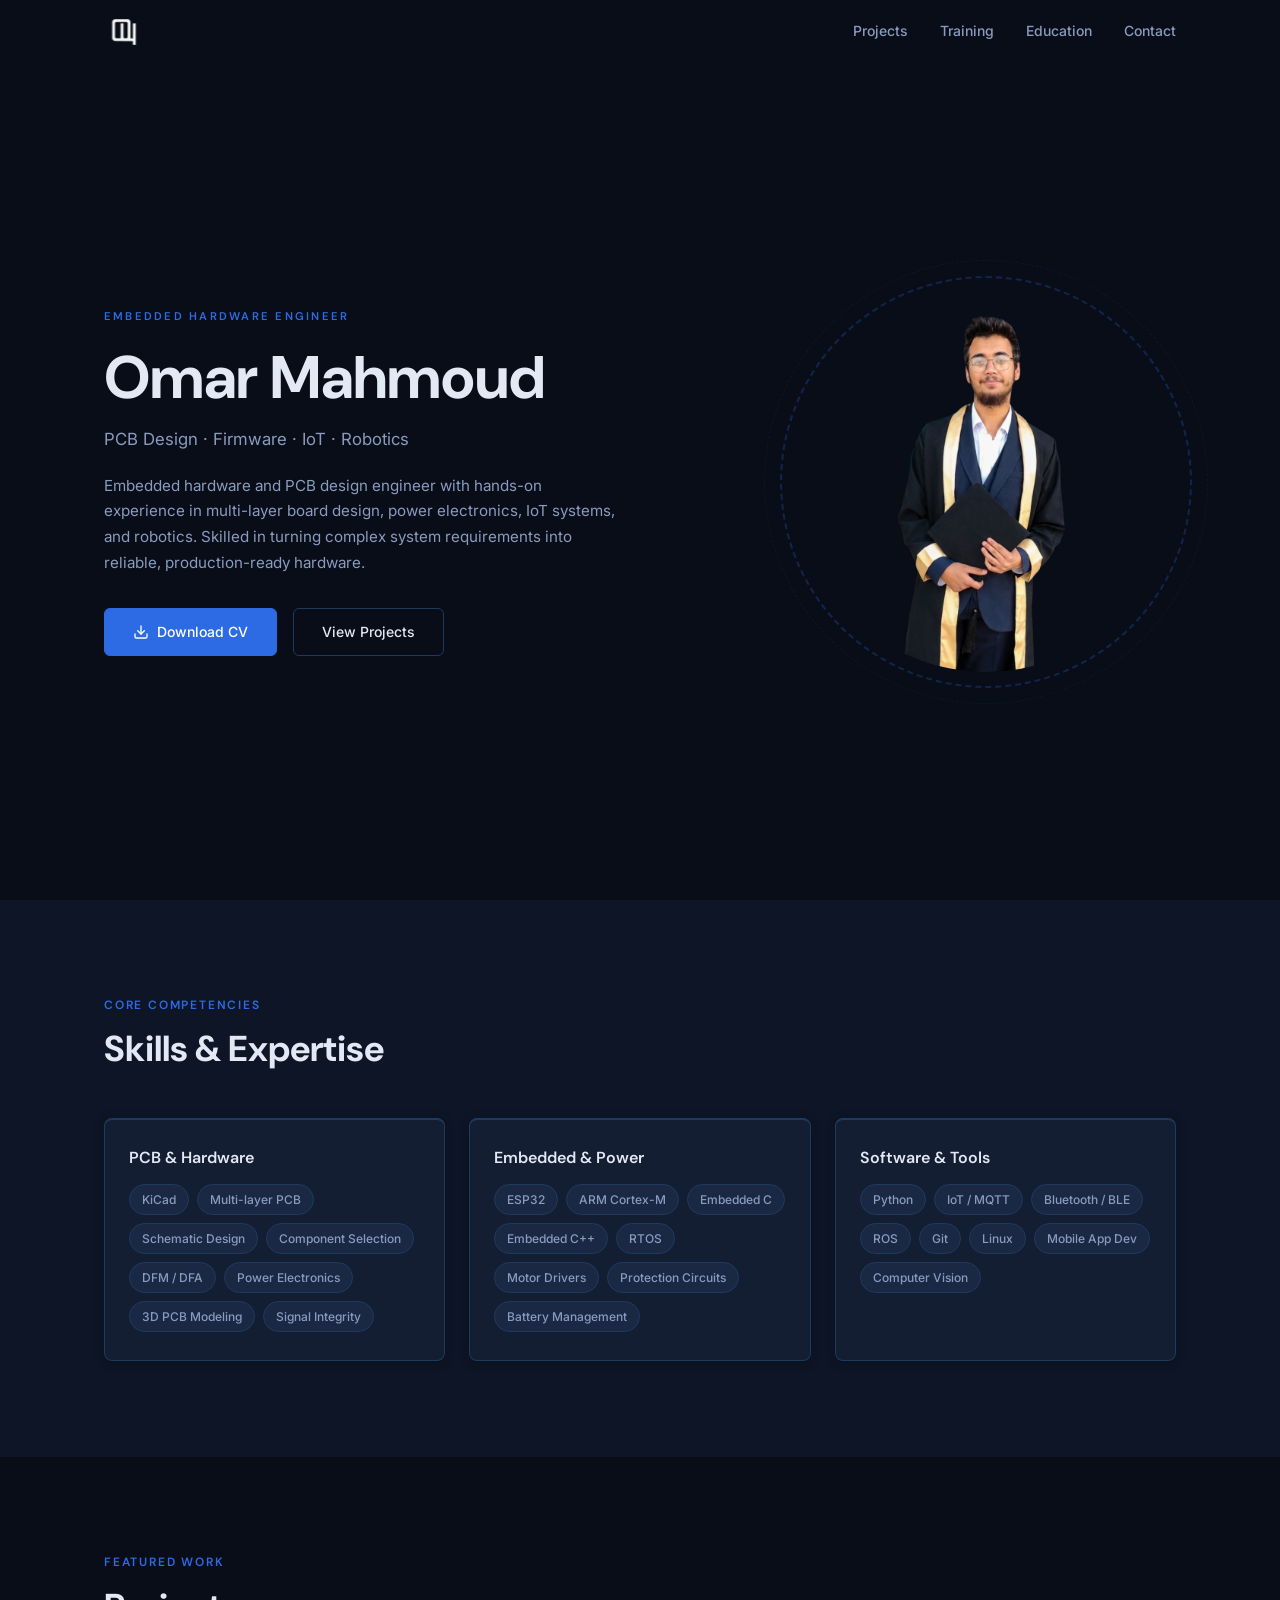
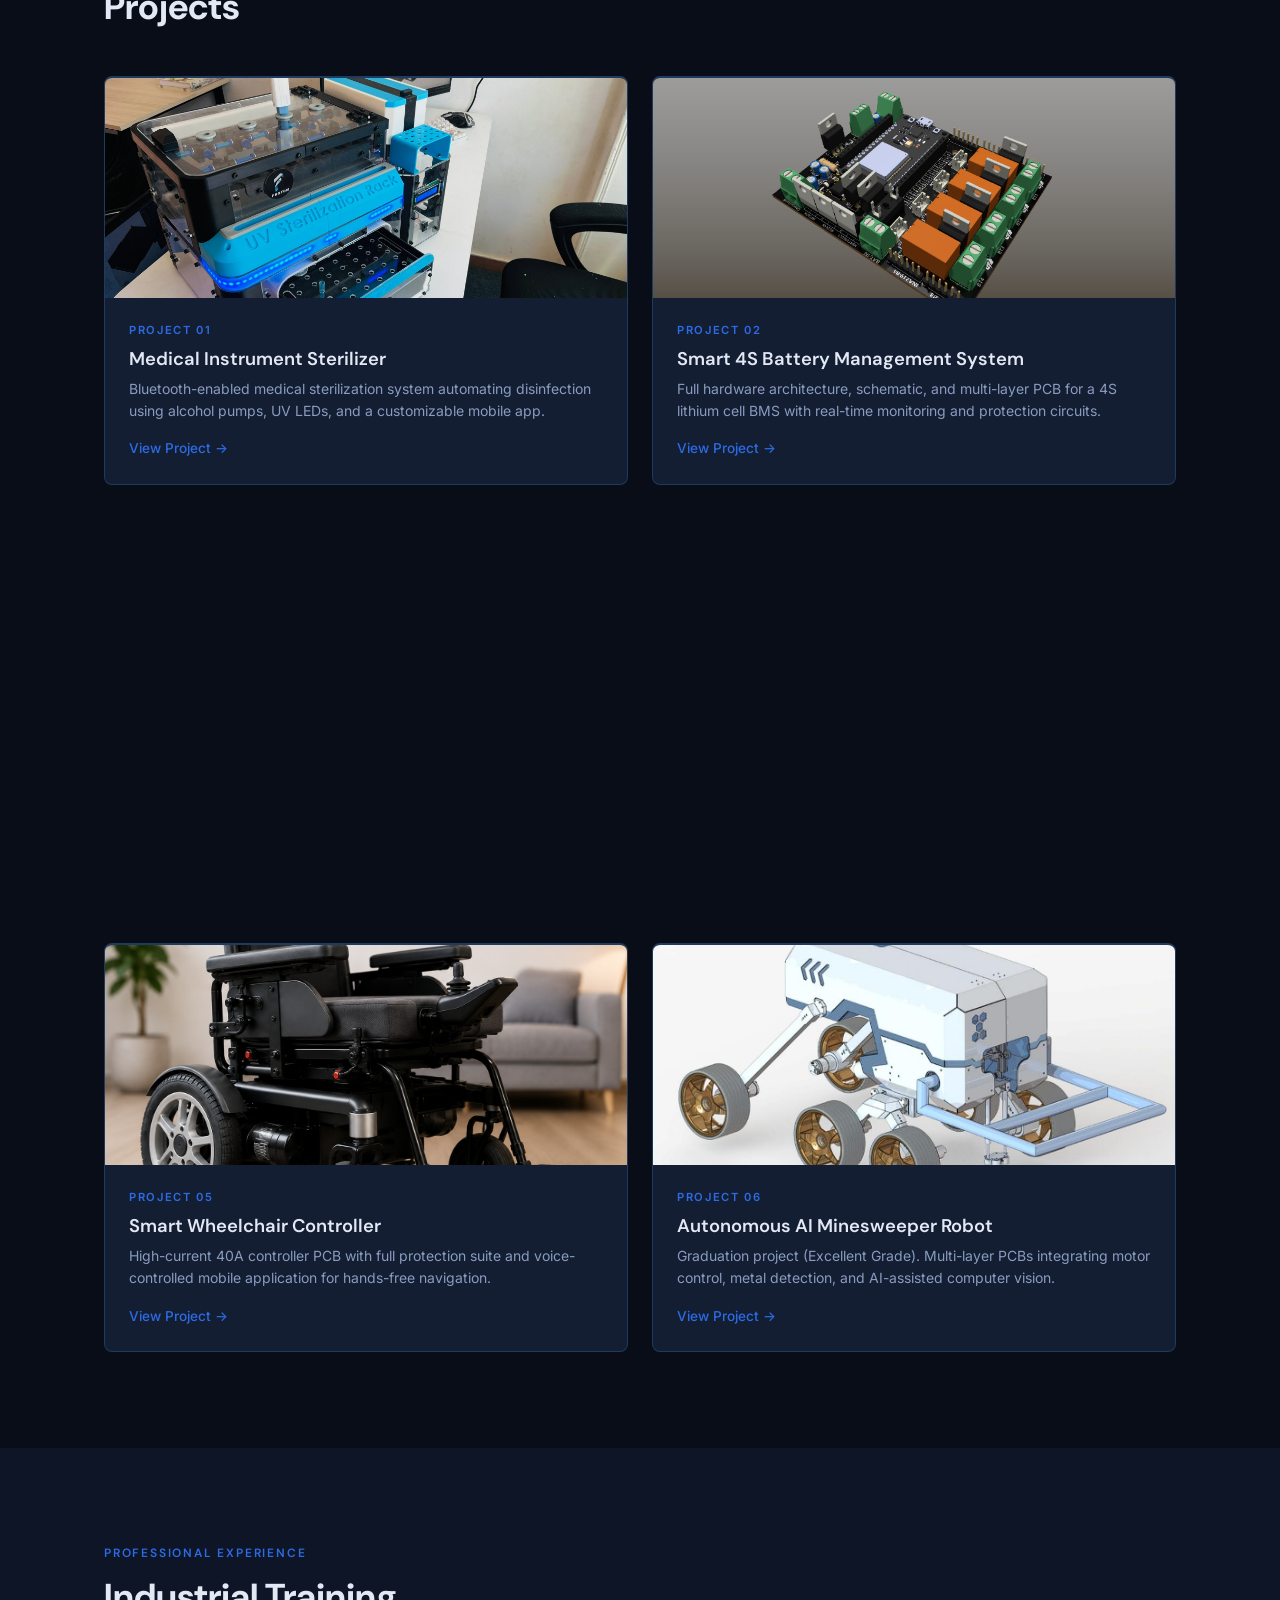
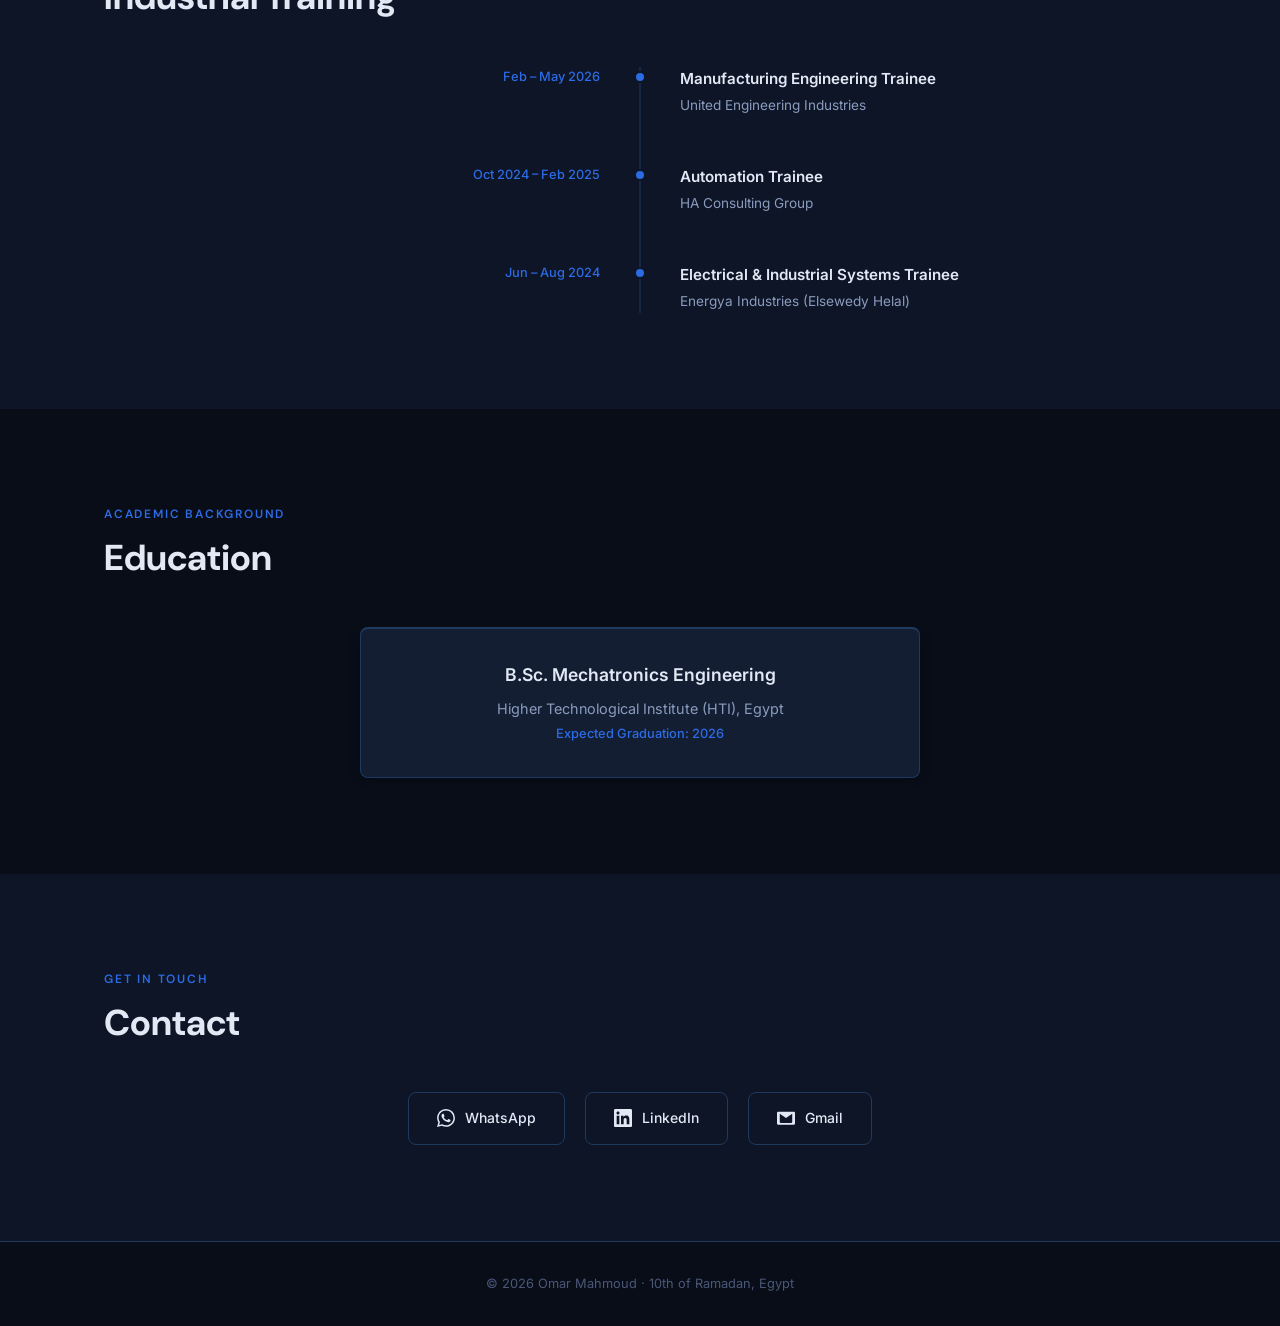
==== index.html @ f7a7d8e6 "edit omar logo" ====
<!DOCTYPE html>
<html lang="en">
<head>
  <meta charset="UTF-8">
  <meta name="viewport" content="width=device-width, initial-scale=1.0">
  <title>Omar Mahmoud — Embedded Hardware Engineer</title>
  <meta name="description" content="Portfolio of Omar Mahmoud — Embedded Hardware & PCB Design Engineer specializing in IoT, robotics, and power electronics.">

  <link rel="preconnect" href="https://fonts.googleapis.com">
  <link rel="preconnect" href="https://fonts.gstatic.com" crossorigin>
  <link href="https://fonts.googleapis.com/css2?family=DM+Sans:wght@600;700&family=Inter:wght@400;500&display=swap" rel="stylesheet">

  <link rel="icon" type="image/png" href="assets/OMAR_ALAMIN_Logo.png">
  <link rel="stylesheet" href="style.css">
</head>
<body>

  <!-- ===== NAVBAR ===== -->
  <nav class="navbar" id="navbar">
    <div class="container">
      <a href="#" class="navbar__logo"><img src="assets/OMAR_ALAMIN_Logo.svg" alt="Omar Mahmoud" height="40"></a>
      <div class="navbar__links" id="navLinks">
        <a href="#projects" data-section="projects">Projects</a>
        <a href="#training" data-section="training">Training</a>
        <a href="#education" data-section="education">Education</a>
        <a href="#contact" data-section="contact">Contact</a>
      </div>
      <button class="nav-toggle" id="navToggle" aria-label="Toggle navigation">
        <span></span><span></span><span></span>
      </button>
    </div>
  </nav>

  <!-- ===== HERO ===== -->
  <section class="hero" id="hero">
    <div class="container">
      <div class="hero__text">
        <p class="hero__eyebrow" data-reveal>EMBEDDED HARDWARE ENGINEER</p>
        <h1 data-reveal>Omar Mahmoud</h1>
        <p class="hero__subtitle" data-reveal>PCB Design &middot; Firmware &middot; IoT &middot; Robotics</p>
        <p class="hero__bio" data-reveal>Embedded hardware and PCB design engineer with hands-on experience in multi-layer board design, power electronics, IoT systems, and robotics. Skilled in turning complex system requirements into reliable, production-ready hardware.</p>
        <div class="hero__actions" data-reveal>
          <a href="assets/Omar_Mahmoud_CV.pdf" download class="btn btn--primary">
            <svg width="16" height="16" viewBox="0 0 24 24" fill="none" stroke="currentColor" stroke-width="2" stroke-linecap="round" stroke-linejoin="round"><path d="M21 15v4a2 2 0 0 1-2 2H5a2 2 0 0 1-2-2v-4"/><polyline points="7 10 12 15 17 10"/><line x1="12" y1="15" x2="12" y2="3"/></svg>
            Download CV
          </a>
          <a href="#projects" class="btn btn--outline">View Projects</a>
        </div>
      </div>
      <div class="hero__photo" data-reveal>
        <div class="hero__photo-ring"></div>
        <div class="hero__photo-ring2"></div>
        <img src="assets/omar.jpg" alt="Omar Mahmoud">
      </div>
    </div>
  </section>

  <!-- ===== SKILLS ===== -->
  <section class="skills" id="skills">
    <div class="container">
      <span class="section-label reveal">Core Competencies</span>
      <h2 class="section-title reveal">Skills &amp; Expertise</h2>
      <div class="skills__grid">
        <div class="skill-card reveal">
          <h3 class="skill-card__title">PCB &amp; Hardware</h3>
          <div class="skill-card__tags">
            <span class="tag">KiCad</span>
            <span class="tag">Multi-layer PCB</span>
            <span class="tag">Schematic Design</span>
            <span class="tag">Component Selection</span>
            <span class="tag">DFM / DFA</span>
            <span class="tag">Power Electronics</span>
            <span class="tag">3D PCB Modeling</span>
            <span class="tag">Signal Integrity</span>
          </div>
        </div>
        <div class="skill-card reveal">
          <h3 class="skill-card__title">Embedded &amp; Power</h3>
          <div class="skill-card__tags">
            <span class="tag">ESP32</span>
            <span class="tag">ARM Cortex-M</span>
            <span class="tag">Embedded C</span>
            <span class="tag">Embedded C++</span>
            <span class="tag">RTOS</span>
            <span class="tag">Motor Drivers</span>
            <span class="tag">Protection Circuits</span>
            <span class="tag">Battery Management</span>
          </div>
        </div>
        <div class="skill-card reveal">
          <h3 class="skill-card__title">Software &amp; Tools</h3>
          <div class="skill-card__tags">
            <span class="tag">Python</span>
            <span class="tag">IoT / MQTT</span>
            <span class="tag">Bluetooth / BLE</span>
            <span class="tag">ROS</span>
            <span class="tag">Git</span>
            <span class="tag">Linux</span>
            <span class="tag">Mobile App Dev</span>
            <span class="tag">Computer Vision</span>
          </div>
        </div>
      </div>
    </div>
  </section>

  <!-- ===== PROJECTS ===== -->
  <section class="projects" id="projects">
    <div class="container">
      <span class="section-label reveal">Featured Work</span>
      <h2 class="section-title reveal">Projects</h2>
      <div class="projects__grid">

        <a href="projects/sterilizer.html" class="project-card reveal">
          <img src="assets/sterilizer-2.jpg" alt="Medical Instrument Sterilizer" class="project-card__img">
          <div class="project-card__body">
            <span class="project-card__num">Project 01</span>
            <h3 class="project-card__name">Medical Instrument Sterilizer</h3>
            <p class="project-card__desc">Bluetooth-enabled medical sterilization system automating disinfection using alcohol pumps, UV LEDs, and a customizable mobile app.</p>
            <span class="project-card__link">View Project &rarr;</span>
          </div>
        </a>

        <a href="projects/bms.html" class="project-card reveal">
          <img src="assets/bms-3d.png" alt="Smart 4S Battery Management System" class="project-card__img">
          <div class="project-card__body">
            <span class="project-card__num">Project 02</span>
            <h3 class="project-card__name">Smart 4S Battery Management System</h3>
            <p class="project-card__desc">Full hardware architecture, schematic, and multi-layer PCB for a 4S lithium cell BMS with real-time monitoring and protection circuits.</p>
            <span class="project-card__link">View Project &rarr;</span>
          </div>
        </a>

        <a href="projects/therapy-vest.html" class="project-card reveal">
          <img src="assets/vest-pcb.png" alt="Medical IoT Therapy Vest" class="project-card__img">
          <div class="project-card__body">
            <span class="project-card__num">Project 03</span>
            <h3 class="project-card__name">Medical IoT Therapy Vest</h3>
            <p class="project-card__desc">Wearable laser phototherapy device with controlled therapeutic output, skin temperature monitoring, and Bluetooth mobile app control.</p>
            <span class="project-card__link">View Project &rarr;</span>
          </div>
        </a>

        <a href="projects/robot-controller.html" class="project-card reveal">
          <img src="assets/robot-manufactured.jpg" alt="Hospital Service Robot Controller" class="project-card__img">
          <div class="project-card__body">
            <span class="project-card__num">Project 04</span>
            <h3 class="project-card__name">Hospital Service Robot Controller</h3>
            <p class="project-card__desc">Single-board integrated controller consolidating motor drivers, sensor interfaces, and power management for a ROS-based autonomous robot.</p>
            <span class="project-card__link">View Project &rarr;</span>
          </div>
        </a>

        <a href="projects/wheelchair.html" class="project-card reveal">
          <img src="assets/wheelchair-3d.png" alt="Smart Wheelchair Controller" class="project-card__img">
          <div class="project-card__body">
            <span class="project-card__num">Project 05</span>
            <h3 class="project-card__name">Smart Wheelchair Controller</h3>
            <p class="project-card__desc">High-current 40A controller PCB with full protection suite and voice-controlled mobile application for hands-free navigation.</p>
            <span class="project-card__link">View Project &rarr;</span>
          </div>
        </a>

        <a href="projects/minesweeper.html" class="project-card reveal">
          <img src="assets/grad-robot.png" alt="Autonomous AI Minesweeper Robot" class="project-card__img">
          <div class="project-card__body">
            <span class="project-card__num">Project 06</span>
            <h3 class="project-card__name">Autonomous AI Minesweeper Robot</h3>
            <p class="project-card__desc">Graduation project (Excellent Grade). Multi-layer PCBs integrating motor control, metal detection, and AI-assisted computer vision.</p>
            <span class="project-card__link">View Project &rarr;</span>
          </div>
        </a>

      </div>
    </div>
  </section>

  <!-- ===== TRAINING ===== -->
  <section class="training" id="training">
    <div class="container">
      <span class="section-label reveal">Professional Experience</span>
      <h2 class="section-title reveal">Industrial Training</h2>
      <div class="timeline">

        <div class="timeline__item reveal">
          <div class="timeline__date">Feb – May 2026</div>
          <div class="timeline__dot-wrap"><div class="timeline__dot"></div></div>
          <div class="timeline__content">
            <p class="timeline__role">Manufacturing Engineering Trainee</p>
            <p class="timeline__company">United Engineering Industries</p>
          </div>
        </div>

        <div class="timeline__item reveal">
          <div class="timeline__date">Oct 2024 – Feb 2025</div>
          <div class="timeline__dot-wrap"><div class="timeline__dot"></div></div>
          <div class="timeline__content">
            <p class="timeline__role">Automation Trainee</p>
            <p class="timeline__company">HA Consulting Group</p>
          </div>
        </div>

        <div class="timeline__item reveal">
          <div class="timeline__date">Jun – Aug 2024</div>
          <div class="timeline__dot-wrap"><div class="timeline__dot"></div></div>
          <div class="timeline__content">
            <p class="timeline__role">Electrical &amp; Industrial Systems Trainee</p>
            <p class="timeline__company">Energya Industries (Elsewedy Helal)</p>
          </div>
        </div>

      </div>
    </div>
  </section>

  <!-- ===== EDUCATION ===== -->
  <section class="education" id="education">
    <div class="container">
      <span class="section-label reveal">Academic Background</span>
      <h2 class="section-title reveal">Education</h2>
      <div class="edu-card reveal">
        <p class="edu-card__degree">B.Sc. Mechatronics Engineering</p>
        <p class="edu-card__uni">Higher Technological Institute (HTI), Egypt</p>
        <p class="edu-card__year">Expected Graduation: 2026</p>
      </div>
    </div>
  </section>

  <!-- ===== CONTACT ===== -->
  <section class="contact" id="contact">
    <div class="container">
      <span class="section-label reveal">Get In Touch</span>
      <h2 class="section-title reveal">Contact</h2>
      <div class="contact__links reveal">
        <a href="https://wa.me/201093284730" target="_blank" rel="noopener" class="contact-btn">
          <svg viewBox="0 0 24 24"><path d="M17.472 14.382c-.297-.149-1.758-.867-2.03-.967-.273-.099-.471-.148-.67.15-.197.297-.767.966-.94 1.164-.173.199-.347.223-.644.075-.297-.15-1.255-.463-2.39-1.475-.883-.788-1.48-1.761-1.653-2.059-.173-.297-.018-.458.13-.606.134-.133.298-.347.446-.52.149-.174.198-.298.298-.497.099-.198.05-.371-.025-.52-.075-.149-.669-1.612-.916-2.207-.242-.579-.487-.5-.669-.51l-.57-.01c-.198 0-.52.074-.792.372-.272.297-1.04 1.016-1.04 2.479 0 1.462 1.065 2.875 1.213 3.074.149.198 2.096 3.2 5.077 4.487.709.306 1.262.489 1.694.625.712.227 1.36.195 1.871.118.571-.085 1.758-.719 2.006-1.413.248-.694.248-1.289.173-1.413-.074-.124-.272-.198-.57-.347m-5.421 7.403h-.004a9.87 9.87 0 01-5.031-1.378l-.361-.214-3.741.982.998-3.648-.235-.374a9.86 9.86 0 01-1.51-5.26c.001-5.45 4.436-9.884 9.888-9.884 2.64 0 5.122 1.03 6.988 2.898a9.825 9.825 0 012.893 6.994c-.003 5.45-4.437 9.884-9.885 9.884m8.413-18.297A11.815 11.815 0 0012.05 0C5.495 0 .16 5.335.157 11.892c0 2.096.547 4.142 1.588 5.945L.057 24l6.305-1.654a11.882 11.882 0 005.683 1.448h.005c6.554 0 11.89-5.335 11.893-11.893a11.821 11.821 0 00-3.48-8.413z"/></svg>
          WhatsApp
        </a>
        <a href="https://linkedin.com/in/omar-mahmoud-57432a274" target="_blank" rel="noopener" class="contact-btn">
          <svg viewBox="0 0 24 24"><path d="M20.447 20.452h-3.554v-5.569c0-1.328-.027-3.037-1.852-3.037-1.853 0-2.136 1.445-2.136 2.939v5.667H9.351V9h3.414v1.561h.046c.477-.9 1.637-1.85 3.37-1.85 3.601 0 4.267 2.37 4.267 5.455v6.286zM5.337 7.433c-1.144 0-2.063-.926-2.063-2.065 0-1.138.92-2.063 2.063-2.063 1.14 0 2.064.925 2.064 2.063 0 1.139-.925 2.065-2.064 2.065zm1.782 13.019H3.555V9h3.564v11.452zM22.225 0H1.771C.792 0 0 .774 0 1.729v20.542C0 23.227.792 24 1.771 24h20.451C23.2 24 24 23.227 24 22.271V1.729C24 .774 23.2 0 22.222 0h.003z"/></svg>
          LinkedIn
        </a>
        <a href="mailto:OmarMahmoudWork92@gmail.com" class="contact-btn">
          <svg viewBox="0 0 24 24"><path d="M24 5.457v13.909c0 .904-.732 1.636-1.636 1.636H1.636C.732 21 0 20.268 0 19.364V5.457C0 4.553.732 3.82 1.636 3.82h20.728C23.268 3.82 24 4.553 24 5.457zM12 11.86l-8.291-5.52v11.152c0 .568.463 1.029 1.03 1.029h14.522c.567 0 1.03-.46 1.03-1.03V6.34L12 11.86z" fill="currentColor"/></svg>
          Gmail
        </a>
      </div>
    </div>
  </section>

  <!-- ===== FOOTER ===== -->
  <footer class="footer">
    <div class="container">
      <p>&copy; 2026 Omar Mahmoud &middot; 10th of Ramadan, Egypt</p>
    </div>
  </footer>

  <script src="script.js"></script>
</body>
</html>
---- style.css ----
/* ========================================
   Omar Mahmoud — Portfolio
   Design System & Global Styles
   ======================================== */

/* ---------- Custom Properties ---------- */
:root {
  --bg-deep:    #080D18;
  --bg-main:    #0D1526;
  --bg-card:    #131E33;
  --bg-raised:  #1A2844;
  --blue-mid:   #1E3A5F;
  --blue-glow:  #2D6BE4;
  --grey-1:     #E2E8F4;
  --grey-2:     #8A9BBE;
  --grey-3:     #4A5878;

  --font-display: 'DM Sans', sans-serif;
  --font-body:    'Inter', sans-serif;

  --max-w: 1120px;
  --project-max-w: 860px;
  --nav-h: 64px;
}

/* ---------- Reset & Base ---------- */
*, *::before, *::after { margin: 0; padding: 0; box-sizing: border-box; }

html {
  scroll-behavior: smooth;
  scroll-padding-top: var(--nav-h);
}

body {
  font-family: var(--font-body);
  font-weight: 400;
  color: var(--grey-1);
  background: var(--bg-main);
  line-height: 1.6;
  -webkit-font-smoothing: antialiased;
  -moz-osx-font-smoothing: grayscale;
}

a { color: inherit; text-decoration: none; }
img { max-width: 100%; height: auto; display: block; }
ul { list-style: none; }

h1, h2, h3, h4, h5, h6 {
  font-family: var(--font-display);
  font-weight: 700;
  line-height: 1.2;
}

/* ---------- Utility ---------- */
.container {
  width: 100%;
  max-width: var(--max-w);
  margin: 0 auto;
  padding: 0 24px;
}

.section-label {
  font-family: var(--font-display);
  font-size: 0.75rem;
  font-weight: 600;
  letter-spacing: 0.15em;
  text-transform: uppercase;
  color: var(--blue-glow);
  margin-bottom: 12px;
  display: block;
}

.section-title {
  font-size: clamp(1.75rem, 3vw, 2.25rem);
  margin-bottom: 48px;
}

.reveal {
  opacity: 0;
  transform: translateY(20px);
  transition: opacity 0.6s ease-out, transform 0.6s ease-out;
}
.reveal.visible {
  opacity: 1;
  transform: translateY(0);
}

/* ---------- Navbar ---------- */
.navbar {
  position: fixed;
  top: 0; left: 0; right: 0;
  height: var(--nav-h);
  z-index: 1000;
  display: flex;
  align-items: center;
  background: transparent;
  transition: background 0.35s ease;
  border-bottom: 1px solid transparent;
}
.navbar.scrolled {
  background: rgba(8, 13, 24, 0.95);
  border-bottom-color: var(--blue-mid);
  backdrop-filter: blur(12px);
  -webkit-backdrop-filter: blur(12px);
}
.navbar .container {
  display: flex;
  align-items: center;
  justify-content: space-between;
}
.navbar__logo {
  display: flex;
  align-items: center;
}
.navbar__logo img {
  height: 40px;
  width: auto;
  display: block;
}
.navbar__links {
  display: flex;
  gap: 32px;
}
.navbar__links a {
  font-size: 0.875rem;
  font-weight: 500;
  color: var(--grey-2);
  transition: color 0.2s;
  position: relative;
}
.navbar__links a::after {
  content: '';
  position: absolute;
  bottom: -4px; left: 0;
  width: 0; height: 2px;
  background: var(--blue-glow);
  transition: width 0.25s ease;
}
.navbar__links a:hover,
.navbar__links a.active {
  color: var(--grey-1);
}
.navbar__links a.active::after,
.navbar__links a:hover::after {
  width: 100%;
}

/* Hamburger */
.nav-toggle {
  display: none;
  flex-direction: column;
  gap: 5px;
  background: none;
  border: none;
  cursor: pointer;
  padding: 4px;
}
.nav-toggle span {
  display: block;
  width: 22px; height: 2px;
  background: var(--grey-1);
  border-radius: 2px;
  transition: transform 0.25s, opacity 0.25s;
}
.nav-toggle.open span:nth-child(1) { transform: translateY(7px) rotate(45deg); }
.nav-toggle.open span:nth-child(2) { opacity: 0; }
.nav-toggle.open span:nth-child(3) { transform: translateY(-7px) rotate(-45deg); }

/* ---------- Hero ---------- */
.hero {
  min-height: 100vh;
  display: flex;
  align-items: center;
  padding-top: var(--nav-h);
  background: var(--bg-deep);
  position: relative;
  overflow: hidden;
}
.hero .container {
  display: grid;
  grid-template-columns: 1fr auto;
  gap: 64px;
  align-items: center;
  width: 100%;
}
.hero__text { max-width: 620px; }

.hero__eyebrow {
  font-family: var(--font-display);
  font-size: 0.7rem;
  font-weight: 600;
  letter-spacing: 0.2em;
  text-transform: uppercase;
  color: var(--blue-glow);
  margin-bottom: 16px;
}

.hero h1 {
  font-size: clamp(2.5rem, 5vw, 3.75rem);
  margin-bottom: 12px;
  color: var(--grey-1);
}

.hero__subtitle {
  font-size: 1.05rem;
  color: var(--grey-2);
  margin-bottom: 20px;
  font-weight: 400;
}

.hero__bio {
  color: var(--grey-2);
  font-size: 0.95rem;
  line-height: 1.7;
  margin-bottom: 32px;
  max-width: 520px;
}

.hero__actions {
  display: flex;
  gap: 16px;
  flex-wrap: wrap;
}

/* Buttons */
.btn {
  display: inline-flex;
  align-items: center;
  gap: 8px;
  padding: 12px 28px;
  border-radius: 6px;
  font-family: var(--font-body);
  font-size: 0.875rem;
  font-weight: 500;
  cursor: pointer;
  transition: background 0.25s, color 0.25s, border-color 0.25s, box-shadow 0.25s;
  border: 1px solid transparent;
}
.btn--primary {
  background: var(--blue-glow);
  color: #fff;
  border-color: var(--blue-glow);
}
.btn--primary:hover {
  background: #2459c0;
  box-shadow: 0 4px 20px rgba(45, 107, 228, 0.35);
}
.btn--outline {
  background: transparent;
  color: var(--grey-1);
  border-color: var(--blue-mid);
}
.btn--outline:hover {
  border-color: var(--blue-glow);
  color: var(--blue-glow);
}

/* Hero Photo */
.hero__photo {
  position: relative;
  width: 380px; height: 380px;
  flex-shrink: 0;
}
.hero__photo img {
  width: 100%; height: 100%;
  object-fit: cover;
  border-radius: 50%;
  position: relative;
  z-index: 2;
}
.hero__photo-ring {
  position: absolute;
  inset: -16px;
  border-radius: 50%;
  border: 2px dashed var(--blue-glow);
  opacity: 0.25;
  animation: spin 12s linear infinite;
}
.hero__photo-ring2 {
  position: absolute;
  inset: -32px;
  border-radius: 50%;
  border: 1px dashed var(--blue-glow);
  opacity: 0.1;
  animation: spin 18s linear infinite reverse;
}

@keyframes spin {
  to { transform: rotate(360deg); }
}

/* ---------- Skills ---------- */
.skills {
  padding: 96px 0;
  background: var(--bg-main);
}
.skills__grid {
  display: grid;
  grid-template-columns: repeat(3, 1fr);
  gap: 24px;
}
.skill-card {
  background: var(--bg-card);
  border: 1px solid var(--blue-mid);
  border-top: 2px solid var(--blue-mid);
  border-radius: 8px;
  padding: 28px 24px;
  box-shadow: 0 2px 12px rgba(0,0,0,0.2);
  transition: border-color 0.25s, box-shadow 0.25s, transform 0.25s;
}
.skill-card:hover {
  border-color: var(--blue-glow);
  box-shadow: 0 8px 32px rgba(0,0,0,0.3);
  transform: translateY(-3px);
}
.skill-card__title {
  font-size: 1rem;
  font-weight: 600;
  margin-bottom: 16px;
  color: var(--grey-1);
}
.skill-card__tags {
  display: flex;
  flex-wrap: wrap;
  gap: 8px;
}
.tag {
  display: inline-block;
  padding: 5px 12px;
  font-size: 0.75rem;
  font-weight: 500;
  background: var(--bg-raised);
  color: var(--grey-2);
  border: 1px solid var(--blue-mid);
  border-radius: 20px;
  white-space: nowrap;
}

/* ---------- Projects ---------- */
.projects {
  padding: 96px 0;
  background: var(--bg-deep);
}
.projects__grid {
  display: grid;
  grid-template-columns: repeat(2, 1fr);
  gap: 24px;
}
.project-card {
  background: var(--bg-card);
  border: 1px solid var(--blue-mid);
  border-top: 2px solid var(--blue-mid);
  border-radius: 8px;
  overflow: hidden;
  transition: border-color 0.25s, box-shadow 0.25s, transform 0.25s;
  display: flex;
  flex-direction: column;
}
.project-card:hover {
  border-color: var(--blue-glow);
  box-shadow: 0 8px 32px rgba(0,0,0,0.35);
  transform: translateY(-6px);
}
.project-card__img {
  width: 100%;
  height: 220px;
  object-fit: cover;
  background: var(--bg-raised);
}
.project-card__body {
  padding: 24px;
  flex: 1;
  display: flex;
  flex-direction: column;
}
.project-card__num {
  font-size: 0.7rem;
  font-weight: 600;
  letter-spacing: 0.15em;
  color: var(--blue-glow);
  margin-bottom: 8px;
  text-transform: uppercase;
}
.project-card__name {
  font-size: 1.15rem;
  font-weight: 600;
  margin-bottom: 8px;
}
.project-card__desc {
  font-size: 0.875rem;
  color: var(--grey-2);
  line-height: 1.6;
  margin-bottom: 16px;
  flex: 1;
}
.project-card__link {
  font-size: 0.85rem;
  font-weight: 500;
  color: var(--blue-glow);
  display: inline-flex;
  align-items: center;
  gap: 6px;
  transition: gap 0.2s;
}
.project-card:hover .project-card__link {
  gap: 10px;
}

/* ---------- Training (Timeline) ---------- */
.training {
  padding: 96px 0;
  background: var(--bg-main);
}
.timeline {
  position: relative;
  max-width: 700px;
  margin: 0 auto;
}
.timeline::before {
  content: '';
  position: absolute;
  top: 0; bottom: 0;
  left: 50%;
  width: 1px;
  background: var(--blue-mid);
  transform: translateX(-50%);
}
.timeline__item {
  position: relative;
  padding: 0 0 48px 0;
  display: grid;
  grid-template-columns: 1fr 40px 1fr;
  align-items: start;
}
.timeline__item:last-child { padding-bottom: 0; }

.timeline__date {
  text-align: right;
  padding-right: 20px;
  font-size: 0.8rem;
  font-weight: 500;
  color: var(--blue-glow);
  white-space: nowrap;
}
.timeline__dot-wrap {
  display: flex;
  justify-content: center;
  position: relative;
  z-index: 2;
}
.timeline__dot {
  width: 12px; height: 12px;
  border-radius: 50%;
  background: var(--blue-glow);
  border: 2px solid var(--bg-main);
  margin-top: 4px;
}
.timeline__content {
  padding-left: 20px;
}
.timeline__role {
  font-size: 0.95rem;
  font-weight: 600;
  color: var(--grey-1);
  margin-bottom: 4px;
}
.timeline__company {
  font-size: 0.85rem;
  color: var(--grey-2);
}

/* ---------- Education ---------- */
.education {
  padding: 96px 0;
  background: var(--bg-deep);
}
.edu-card {
  max-width: 560px;
  margin: 0 auto;
  background: var(--bg-card);
  border: 1px solid var(--blue-mid);
  border-top: 2px solid var(--blue-mid);
  border-radius: 8px;
  padding: 32px;
  box-shadow: 0 2px 12px rgba(0,0,0,0.2);
  text-align: center;
}
.edu-card__degree {
  font-size: 1.1rem;
  font-weight: 600;
  margin-bottom: 8px;
}
.edu-card__uni {
  font-size: 0.9rem;
  color: var(--grey-2);
  margin-bottom: 4px;
}
.edu-card__year {
  font-size: 0.8rem;
  color: var(--blue-glow);
  font-weight: 500;
}

/* ---------- Contact ---------- */
.contact {
  padding: 96px 0;
  background: var(--bg-main);
}
.contact__links {
  display: flex;
  justify-content: center;
  gap: 20px;
  flex-wrap: wrap;
}
.contact-btn {
  display: inline-flex;
  align-items: center;
  gap: 10px;
  padding: 14px 28px;
  border: 1px solid var(--blue-mid);
  border-radius: 8px;
  background: transparent;
  color: var(--grey-1);
  font-family: var(--font-body);
  font-size: 0.875rem;
  font-weight: 500;
  cursor: pointer;
  transition: background 0.25s, border-color 0.25s, color 0.25s;
  text-decoration: none;
}
.contact-btn:hover {
  background: var(--blue-glow);
  border-color: var(--blue-glow);
  color: #fff;
}
.contact-btn svg {
  width: 18px; height: 18px;
  fill: currentColor;
}

/* ---------- Footer ---------- */
.footer {
  padding: 32px 0;
  background: var(--bg-deep);
  border-top: 1px solid var(--blue-mid);
  text-align: center;
}
.footer p {
  font-size: 0.8rem;
  color: var(--grey-3);
}

/* ========================================
   PROJECT PAGES
   ======================================== */

/* Project Topbar */
.project-topbar {
  position: sticky;
  top: 0;
  z-index: 1000;
  height: var(--nav-h);
  display: flex;
  align-items: center;
  background: rgba(8, 13, 24, 0.95);
  border-bottom: 1px solid var(--blue-mid);
  backdrop-filter: blur(12px);
  -webkit-backdrop-filter: blur(12px);
}
.project-topbar .container {
  display: flex;
  align-items: center;
  justify-content: space-between;
}
.back-btn {
  display: inline-flex;
  align-items: center;
  gap: 8px;
  font-size: 0.875rem;
  font-weight: 500;
  color: var(--grey-2);
  transition: color 0.2s;
  background: none;
  border: none;
  cursor: pointer;
  font-family: var(--font-body);
}
.back-btn:hover { color: var(--grey-1); }
.back-btn__arrow {
  display: inline-block;
  transition: transform 0.2s ease;
}
.back-btn:hover .back-btn__arrow {
  transform: translateX(-4px);
}
.topbar__name {
  font-family: var(--font-display);
  font-size: 0.85rem;
  font-weight: 600;
  color: var(--grey-2);
}

/* Project Hero */
.project-hero {
  padding: 80px 0 64px;
  background: var(--bg-deep);
}
.project-hero .container { text-align: center; }
.project-hero__num {
  font-size: 0.7rem;
  font-weight: 600;
  letter-spacing: 0.15em;
  color: var(--blue-glow);
  text-transform: uppercase;
  margin-bottom: 12px;
}
.project-hero__title {
  font-size: clamp(1.75rem, 4vw, 2.75rem);
  margin-bottom: 12px;
}
.project-hero__badge {
  display: inline-block;
  padding: 4px 14px;
  font-size: 0.7rem;
  font-weight: 600;
  letter-spacing: 0.1em;
  text-transform: uppercase;
  color: var(--blue-glow);
  border: 1px solid var(--blue-glow);
  border-radius: 20px;
  background: rgba(45, 107, 228, 0.1);
}

/* Project Body */
.project-body {
  padding: 64px 0 96px;
  background: var(--bg-main);
  max-width: var(--project-max-w);
  margin: 0 auto;
}
.project-body__section {
  margin-bottom: 48px;
}
.project-body__section:last-child { margin-bottom: 0; }

.project-body__heading {
  font-size: 1rem;
  font-weight: 600;
  margin-bottom: 16px;
  color: var(--grey-1);
}
.project-body__text {
  font-size: 0.95rem;
  color: var(--grey-2);
  line-height: 1.8;
  margin-bottom: 16px;
}
.project-body__text:last-child { margin-bottom: 0; }

.project-body__tags {
  display: flex;
  flex-wrap: wrap;
  gap: 8px;
  margin-top: 8px;
}

/* Gallery */
.gallery {
  display: grid;
  grid-template-columns: repeat(2, 1fr);
  gap: 16px;
}
.gallery-item {
  border-radius: 8px;
  overflow: hidden;
  background: var(--bg-card);
  border: 1px solid var(--blue-mid);
  aspect-ratio: 1 / 1;
  cursor: pointer;
  transition: border-color 0.25s, box-shadow 0.25s;
}
.gallery-item:hover {
  border-color: var(--blue-glow);
  box-shadow: 0 4px 20px rgba(0, 0, 0, 0.3);
}
.gallery-item img {
  width: 100%;
  height: 100%;
  object-fit: cover;
  transition: transform 0.3s;
}
.gallery-item:hover img {
  transform: scale(1.04);
}

/* Lightbox */
.lightbox {
  position: fixed;
  inset: 0;
  z-index: 2000;
  background: rgba(8, 13, 24, 0.92);
  display: flex;
  align-items: center;
  justify-content: center;
  opacity: 0;
  pointer-events: none;
  transition: opacity 0.3s ease;
  backdrop-filter: blur(6px);
  -webkit-backdrop-filter: blur(6px);
}
.lightbox.open {
  opacity: 1;
  pointer-events: auto;
}
.lightbox__img {
  max-width: 90vw;
  max-height: 88vh;
  object-fit: contain;
  border-radius: 6px;
  box-shadow: 0 8px 48px rgba(0, 0, 0, 0.5);
  transform: scale(0.95);
  transition: transform 0.3s ease;
}
.lightbox.open .lightbox__img {
  transform: scale(1);
}
.lightbox__close {
  position: absolute;
  top: 20px;
  right: 24px;
  width: 32px;
  height: 32px;
  border: none;
  background: none;
  color: var(--grey-3);
  font-size: 1.25rem;
  cursor: pointer;
  display: flex;
  align-items: center;
  justify-content: center;
  border-radius: 4px;
  transition: color 0.2s, background 0.2s;
  line-height: 1;
}
.lightbox__close:hover {
  color: var(--grey-1);
  background: rgba(255, 255, 255, 0.06);
}

/* Demo */
.demo-section {
  text-align: center;
}
.demo-section video {
  width: 100%;
  border-radius: 8px;
  border: 1px solid var(--blue-mid);
  margin-bottom: 16px;
}
.demo-section iframe {
  width: 100%;
  aspect-ratio: 16/9;
  border: none;
  border-radius: 8px;
  margin-bottom: 16px;
}

/* ========================================
   RESPONSIVE
   ======================================== */
@media (max-width: 768px) {
  .nav-toggle { display: flex; }
  .navbar__links {
    position: fixed;
    top: var(--nav-h);
    left: 0; right: 0;
    background: rgba(8, 13, 24, 0.98);
    flex-direction: column;
    align-items: center;
    gap: 0;
    padding: 16px 0;
    border-bottom: 1px solid var(--blue-mid);
    transform: translateY(-100%);
    opacity: 0;
    pointer-events: none;
    transition: transform 0.3s, opacity 0.3s;
  }
  .navbar__links.open {
    transform: translateY(0);
    opacity: 1;
    pointer-events: auto;
  }
  .navbar__links a {
    padding: 12px 0;
    width: 100%;
    text-align: center;
  }

  .hero .container {
    grid-template-columns: 1fr;
    text-align: center;
    gap: 40px;
  }
  .hero__text { max-width: 100%; }
  .hero__bio { max-width: 100%; }
  .hero__actions { justify-content: center; }
  .hero__photo { margin: 0 auto; width: 280px; height: 280px; }

  .skills__grid { grid-template-columns: 1fr; }
  .projects__grid { grid-template-columns: 1fr; }
  .gallery { grid-template-columns: 1fr; }
  .gallery-item { aspect-ratio: 16 / 10; }

  .timeline::before { left: 16px; }
  .timeline__item {
    grid-template-columns: 40px 1fr;
    gap: 0;
  }
  .timeline__date {
    grid-column: 2;
    text-align: left;
    padding-left: 12px;
    padding-right: 0;
    margin-bottom: 4px;
  }
  .timeline__dot-wrap {
    grid-column: 1;
    grid-row: 1 / 3;
    justify-content: flex-start;
    padding-left: 10px;
  }
  .timeline__content {
    grid-column: 2;
    padding-left: 12px;
    padding-right: 0;
  }

  .contact__links { flex-direction: column; align-items: center; }
}

/* ---------- Reduced Motion ---------- */
@media (prefers-reduced-motion: reduce) {
  *, *::before, *::after {
    animation-duration: 0.01ms !important;
    animation-iteration-count: 1 !important;
    transition-duration: 0.01ms !important;
  }
  html { scroll-behavior: auto; }
  .reveal { opacity: 1; transform: none; }
}
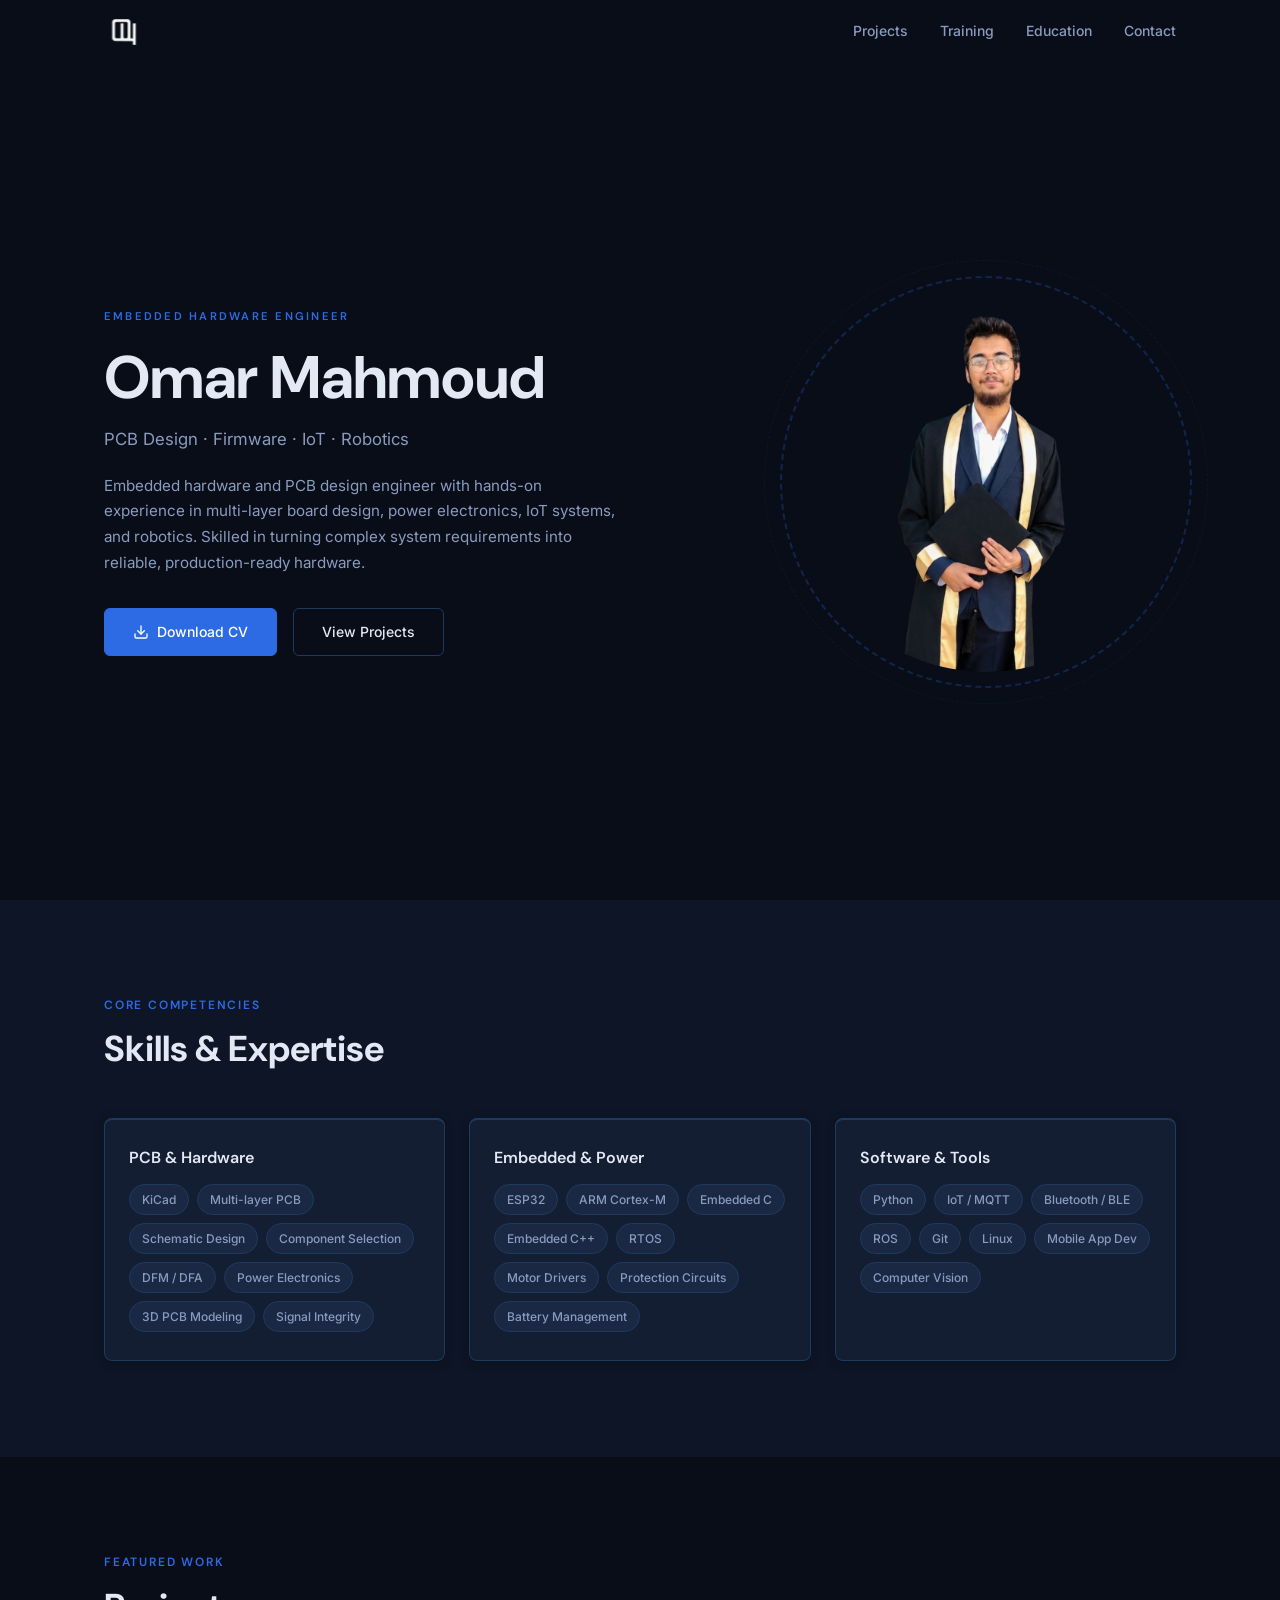
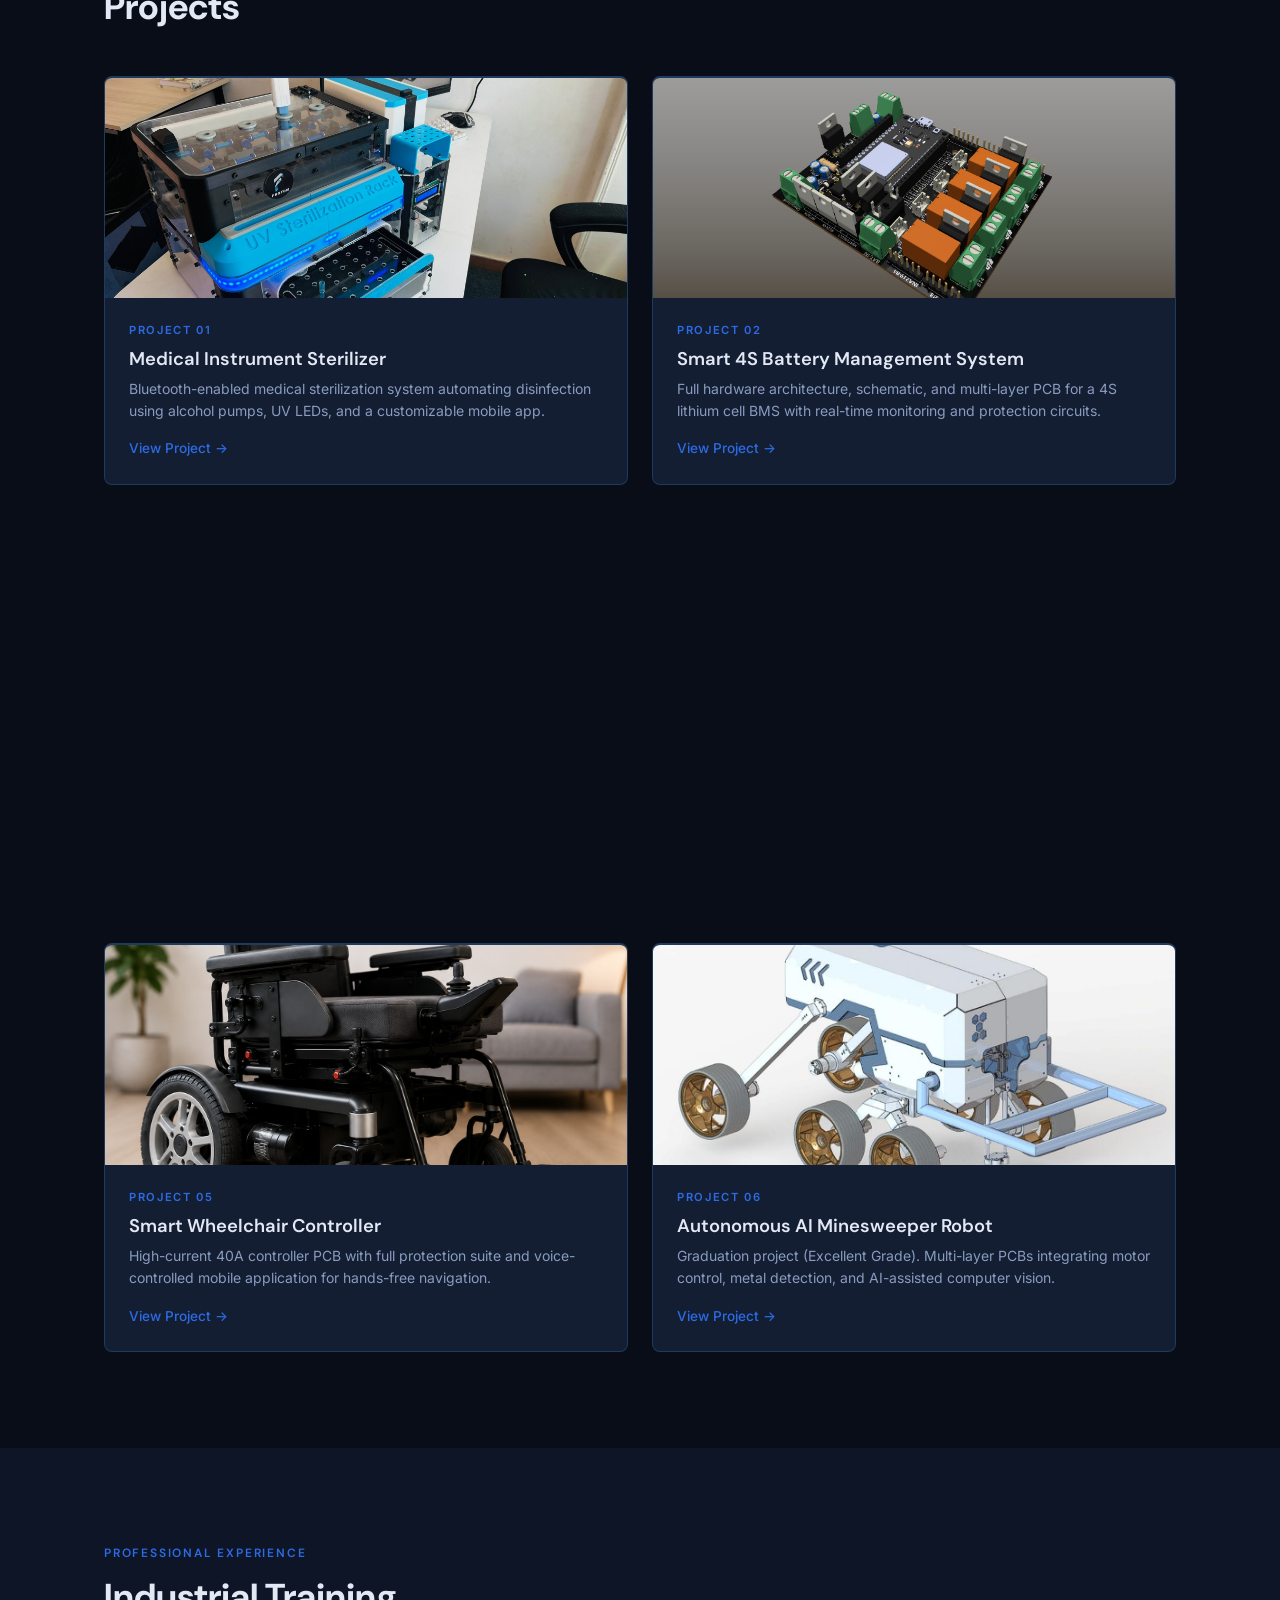
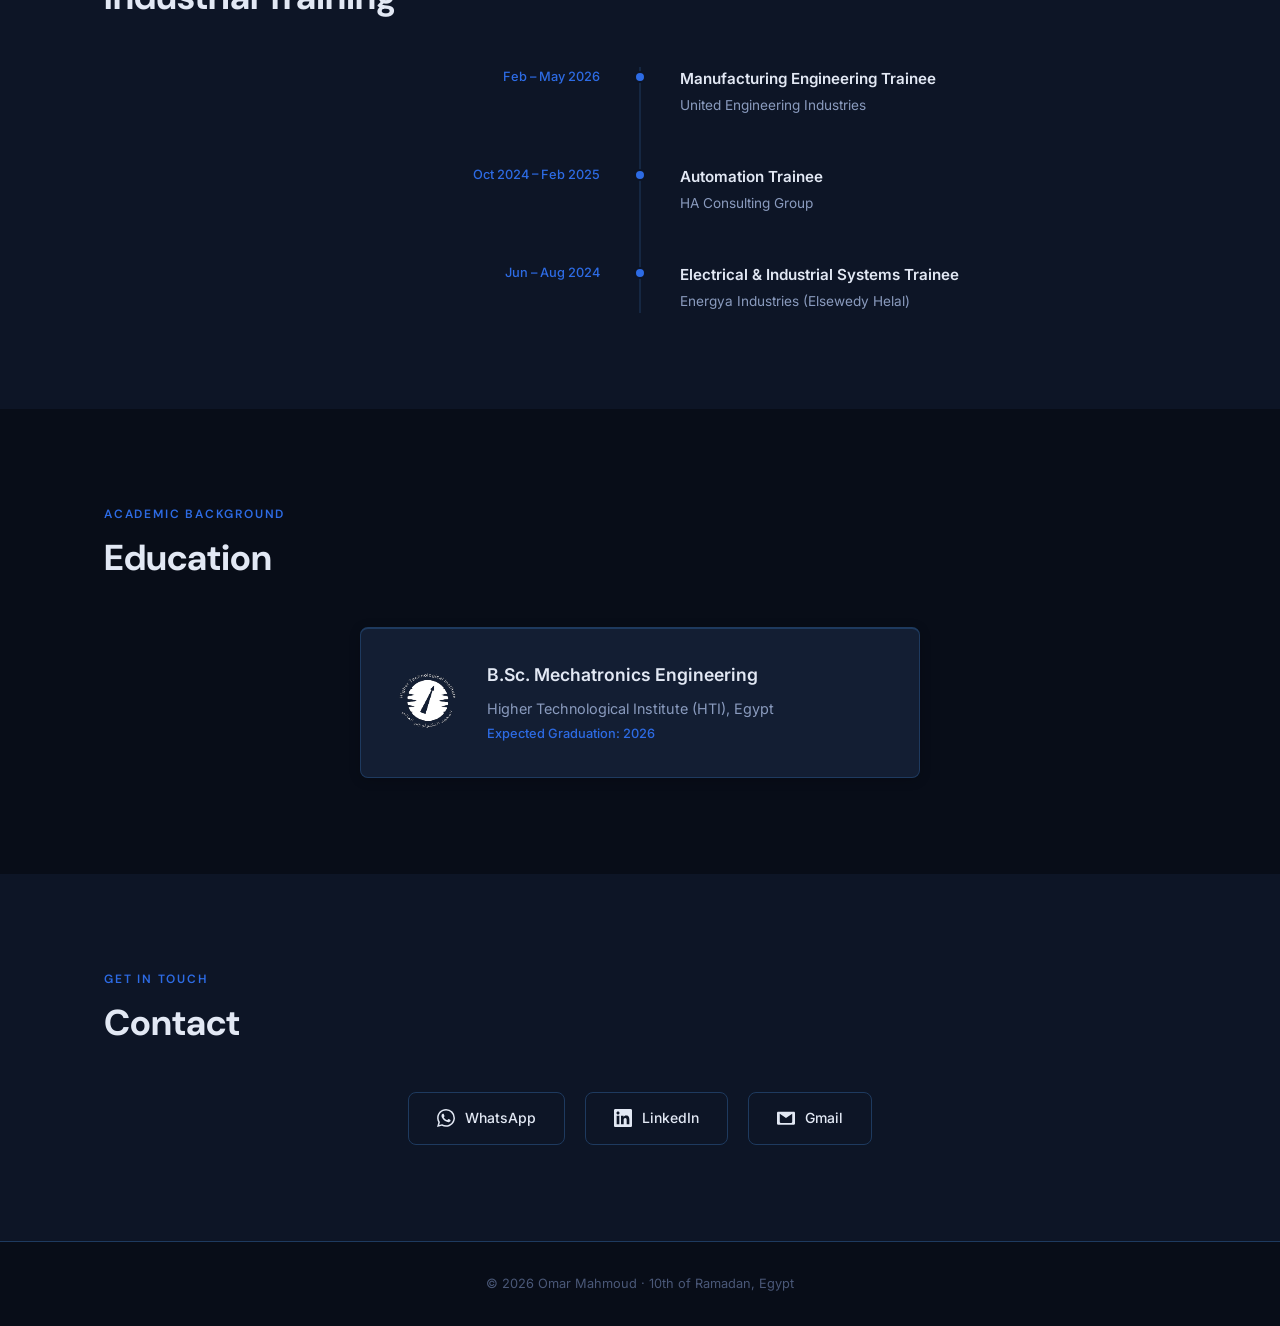
==== commit bfde56ef: "add HTI Logo" ====
--- a/index.html
+++ b/index.html
@@ -219,9 +219,12 @@
       <span class="section-label reveal">Academic Background</span>
       <h2 class="section-title reveal">Education</h2>
       <div class="edu-card reveal">
-        <p class="edu-card__degree">B.Sc. Mechatronics Engineering</p>
-        <p class="edu-card__uni">Higher Technological Institute (HTI), Egypt</p>
-        <p class="edu-card__year">Expected Graduation: 2026</p>
+        <img src="assets/Higher_Technological_Institute.svg" alt="HTI Logo" class="edu-card__logo">
+        <div class="edu-card__text">
+          <p class="edu-card__degree">B.Sc. Mechatronics Engineering</p>
+          <p class="edu-card__uni">Higher Technological Institute (HTI), Egypt</p>
+          <p class="edu-card__year">Expected Graduation: 2026</p>
+        </div>
       </div>
     </div>
   </section>
--- a/style.css
+++ b/style.css
@@ -483,7 +483,18 @@
   border-radius: 8px;
   padding: 32px;
   box-shadow: 0 2px 12px rgba(0,0,0,0.2);
-  text-align: center;
+  display: flex;
+  align-items: center;
+  gap: 24px;
+}
+.edu-card__logo {
+  width: 70px;
+  height: 70px;
+  flex-shrink: 0;
+  object-fit: contain;
+}
+.edu-card__text {
+  text-align: left;
 }
 .edu-card__degree {
   font-size: 1.1rem;
@@ -810,6 +821,8 @@
   .projects__grid { grid-template-columns: 1fr; }
   .gallery { grid-template-columns: 1fr; }
   .gallery-item { aspect-ratio: 16 / 10; }
+  .edu-card { flex-direction: column; text-align: center; }
+  .edu-card__text { text-align: center; }
 
   .timeline::before { left: 16px; }
   .timeline__item {
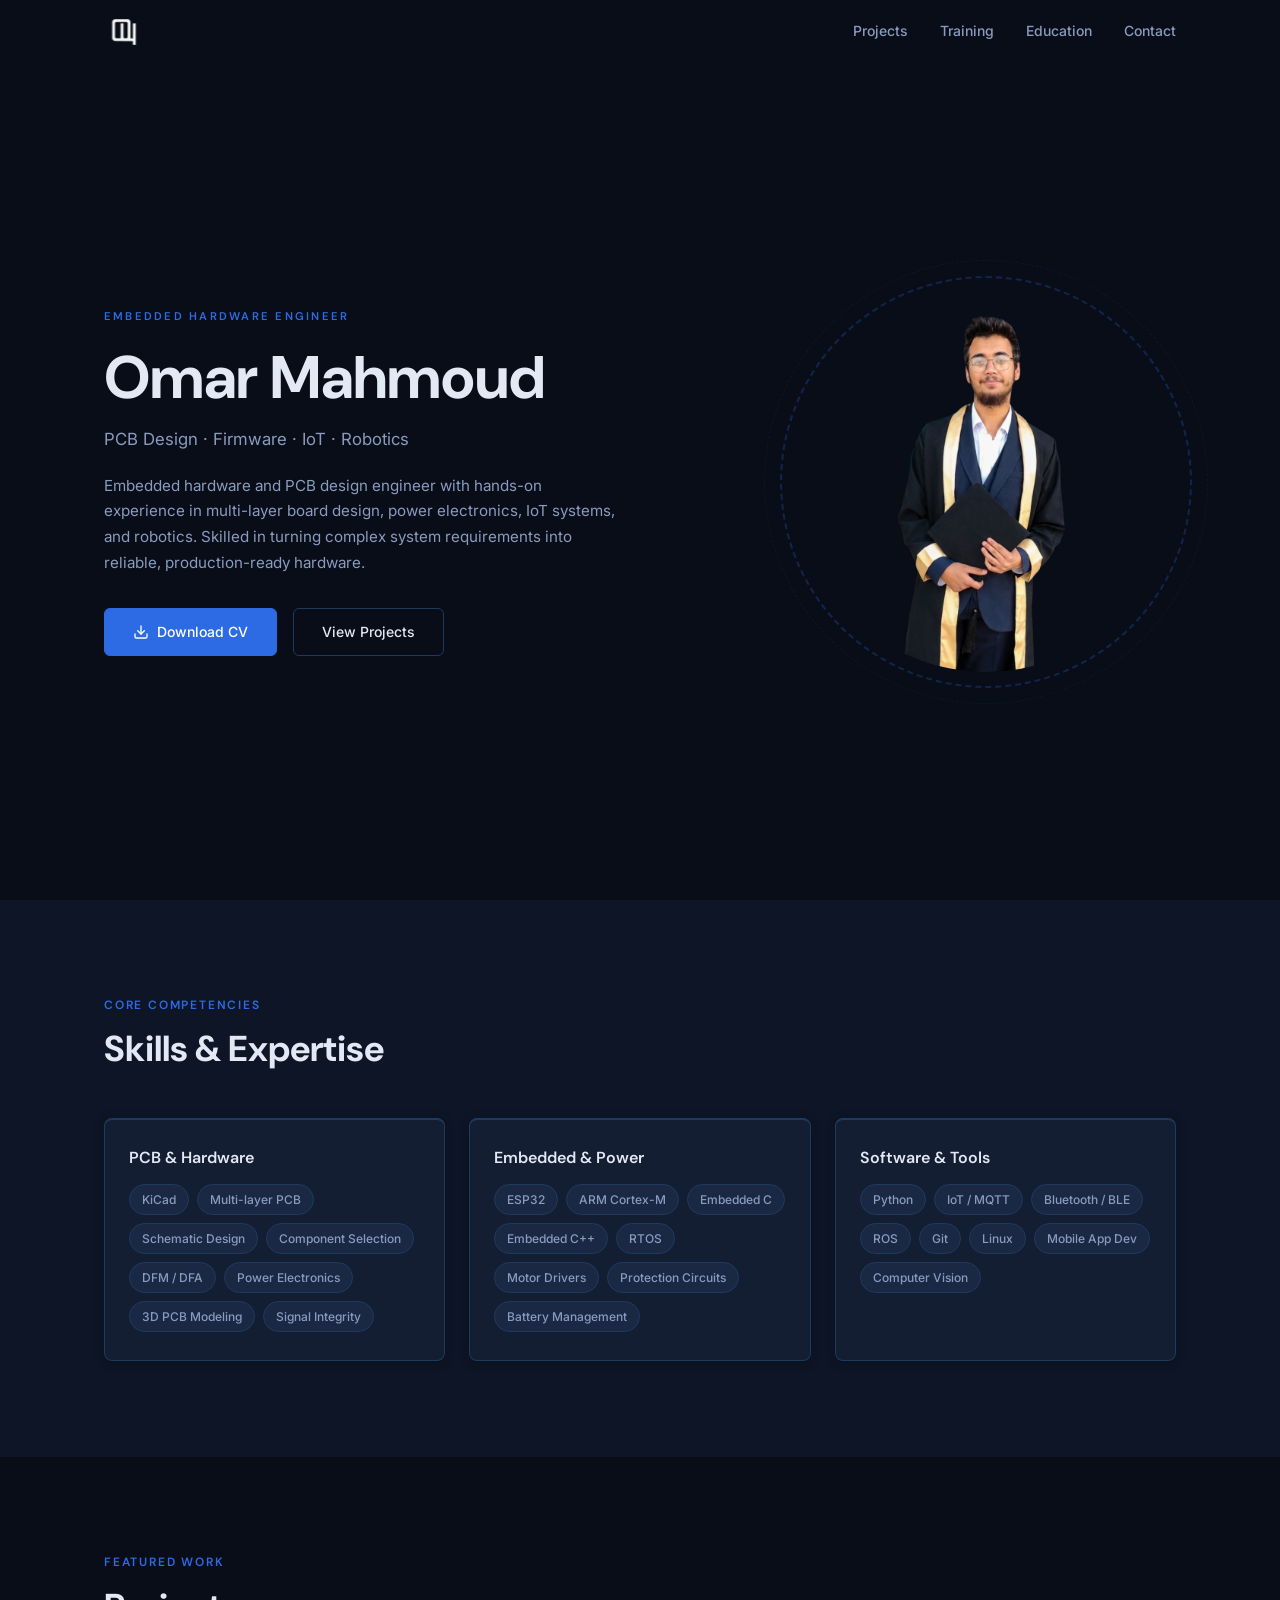
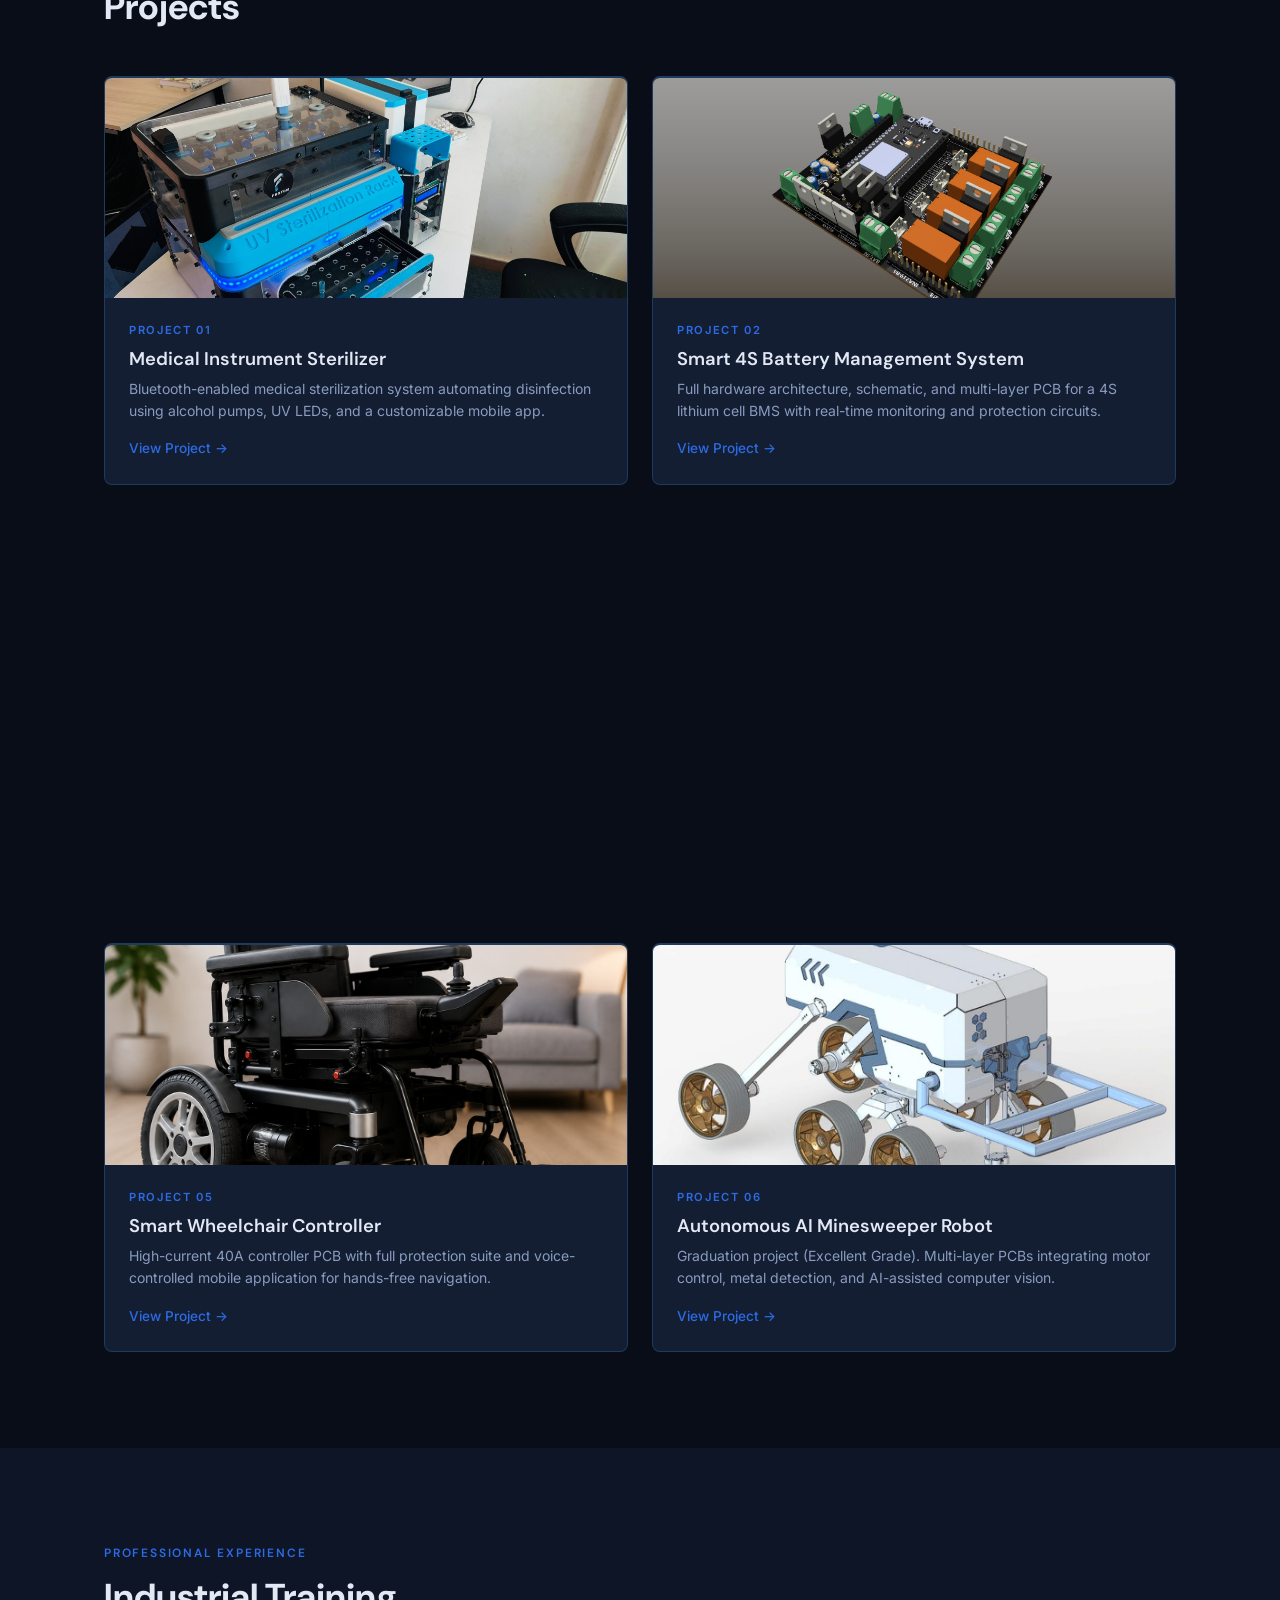
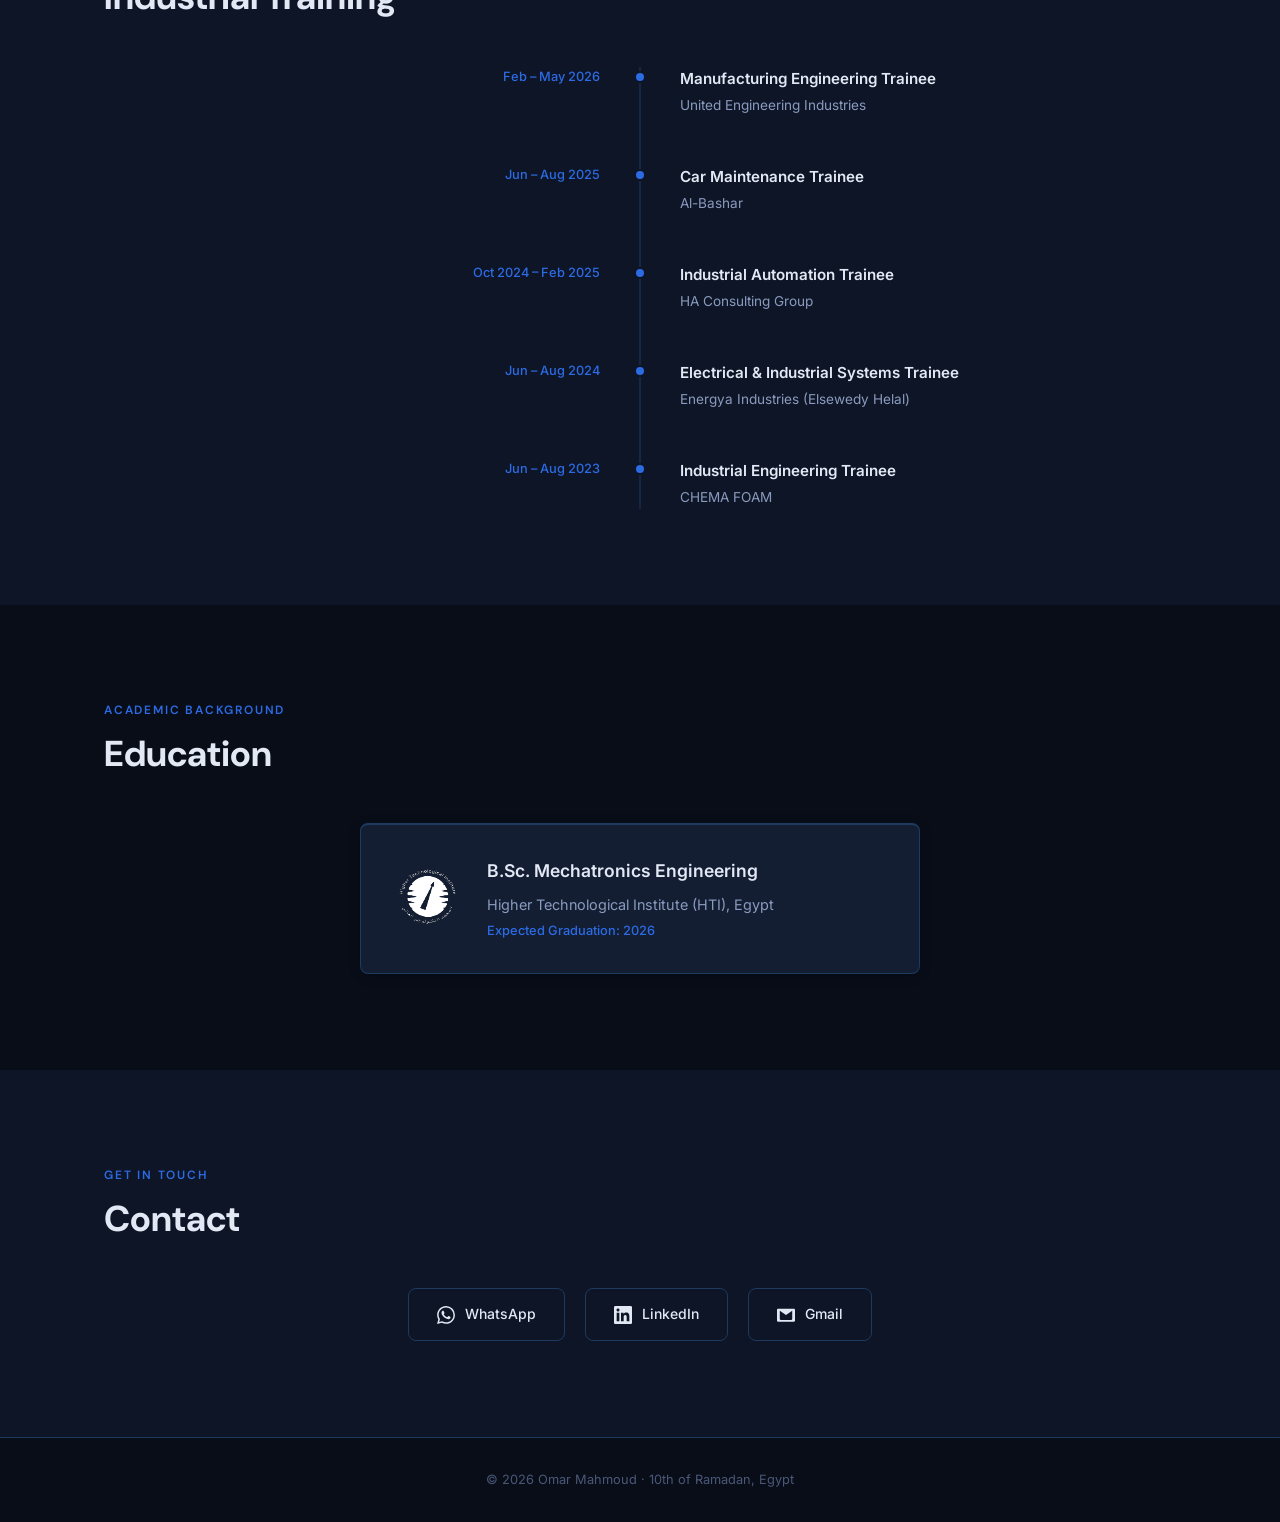
==== commit ec1c3d58: "increase Training" ====
--- a/index.html
+++ b/index.html
@@ -192,10 +192,19 @@
         </div>
 
         <div class="timeline__item reveal">
+          <div class="timeline__date">Jun – Aug 2025</div>
+          <div class="timeline__dot-wrap"><div class="timeline__dot"></div></div>
+          <div class="timeline__content">
+            <p class="timeline__role">Car Maintenance Trainee</p>
+            <p class="timeline__company">Al-Bashar</p>
+          </div>
+        </div>
+
+        <div class="timeline__item reveal">
           <div class="timeline__date">Oct 2024 – Feb 2025</div>
           <div class="timeline__dot-wrap"><div class="timeline__dot"></div></div>
           <div class="timeline__content">
-            <p class="timeline__role">Automation Trainee</p>
+            <p class="timeline__role">Industrial Automation Trainee</p>
             <p class="timeline__company">HA Consulting Group</p>
           </div>
         </div>
@@ -206,6 +215,15 @@
           <div class="timeline__content">
             <p class="timeline__role">Electrical &amp; Industrial Systems Trainee</p>
             <p class="timeline__company">Energya Industries (Elsewedy Helal)</p>
+          </div>
+        </div>
+
+        <div class="timeline__item reveal">
+          <div class="timeline__date">Jun – Aug 2023</div>
+          <div class="timeline__dot-wrap"><div class="timeline__dot"></div></div>
+          <div class="timeline__content">
+            <p class="timeline__role">Industrial Engineering Trainee</p>
+            <p class="timeline__company">CHEMA FOAM</p>
           </div>
         </div>
 
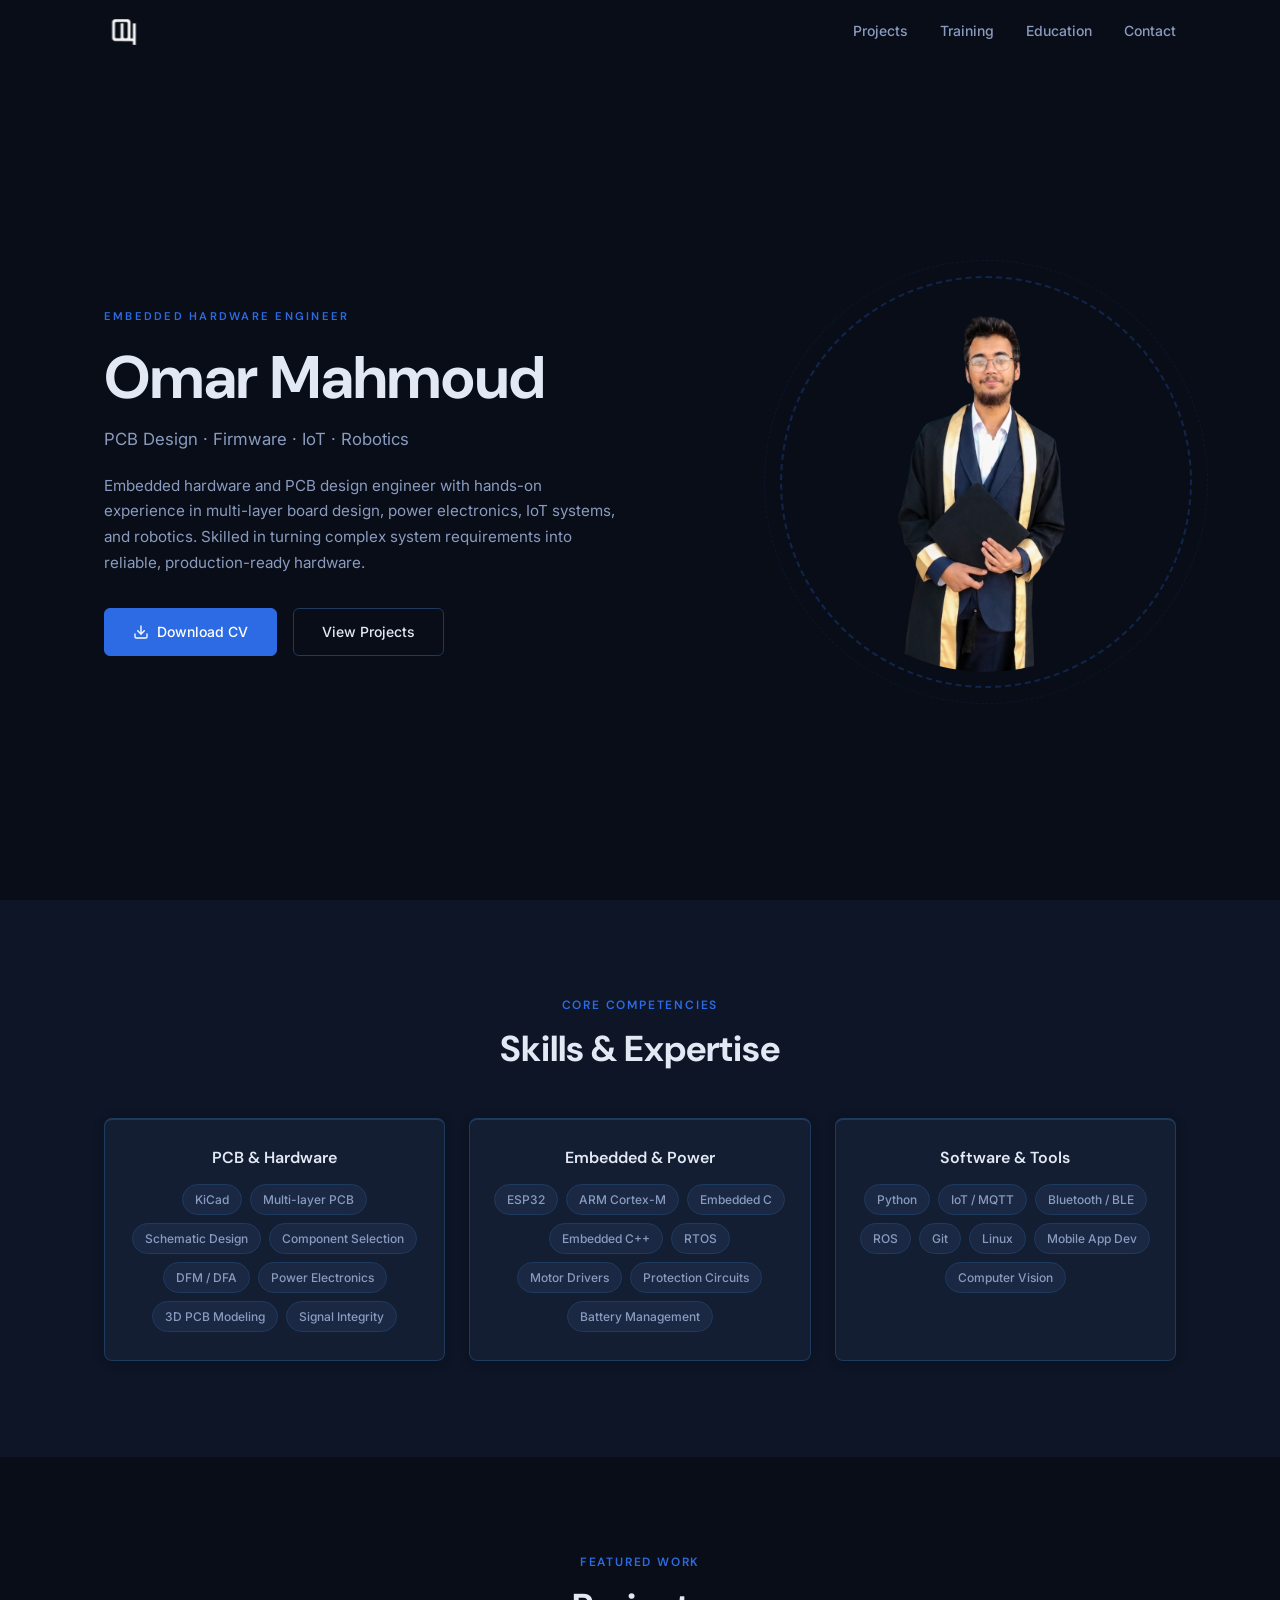
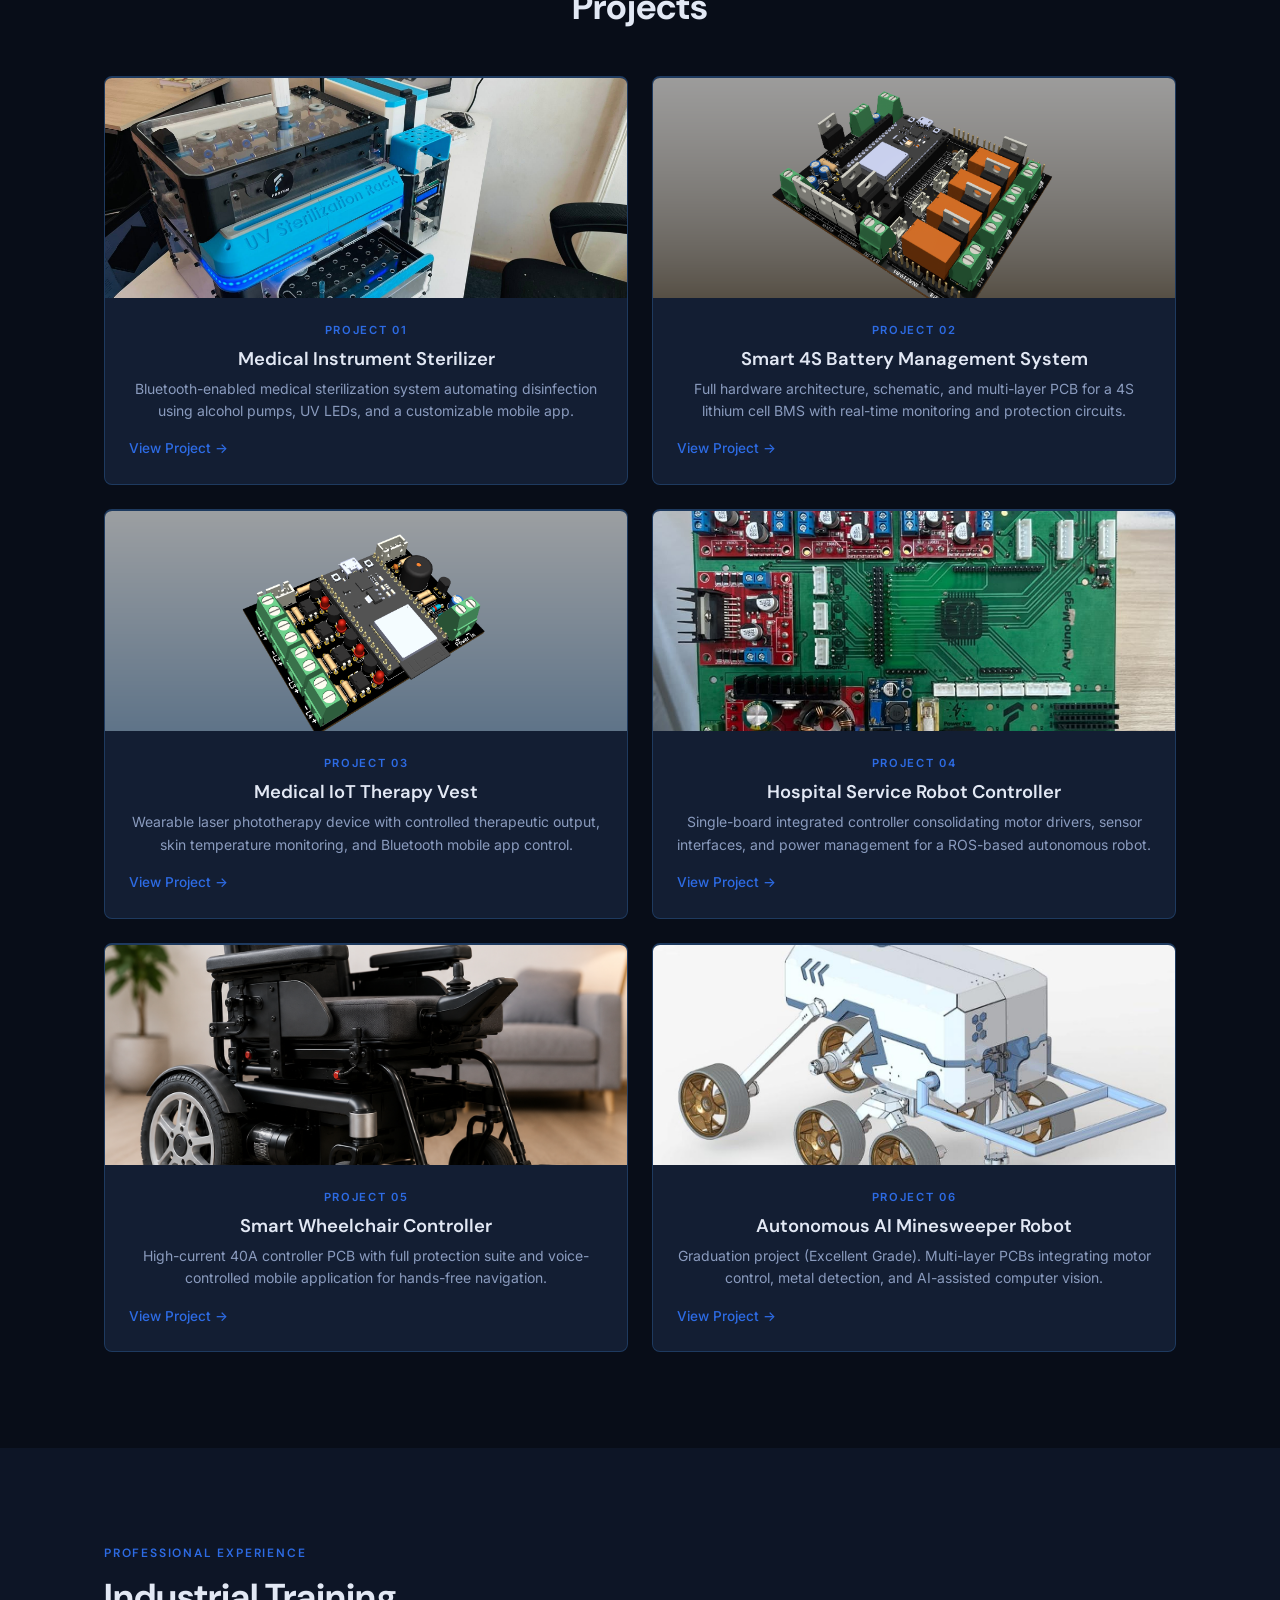
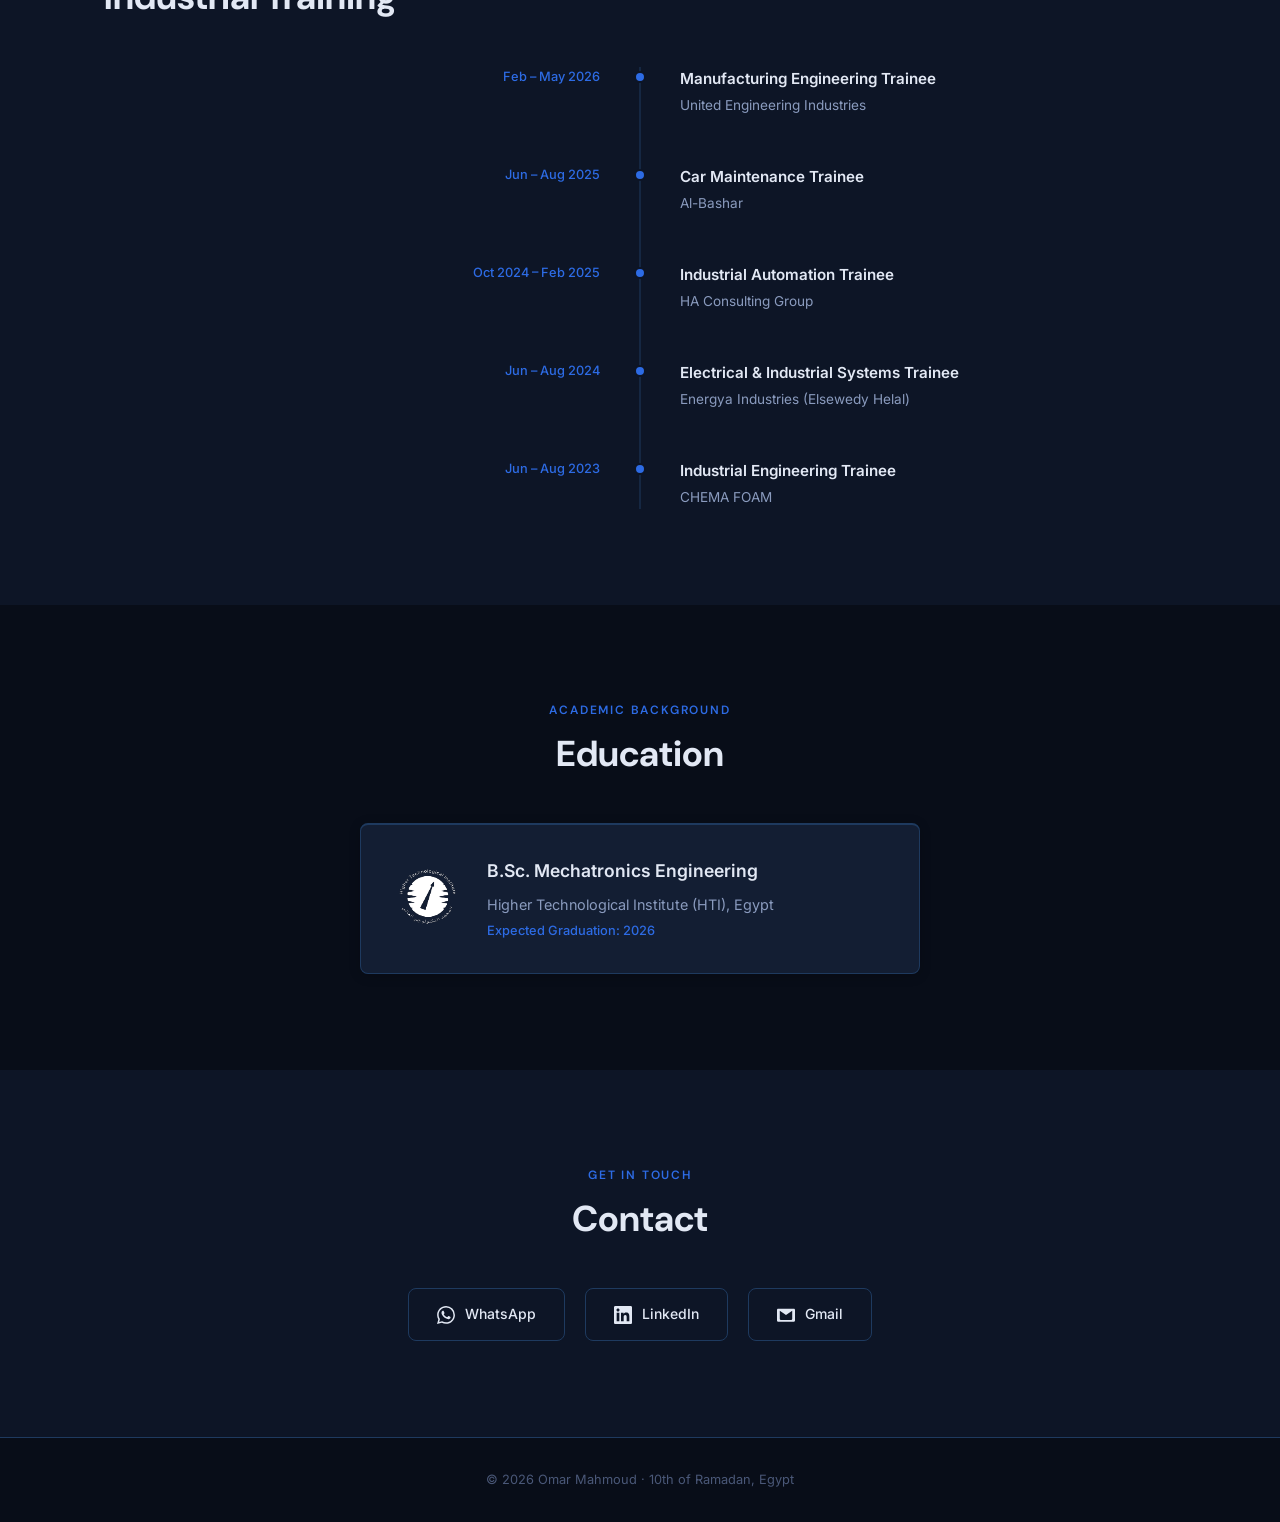
==== commit f1919d02: "edit fav icon" ====
--- a/index.html
+++ b/index.html
@@ -10,7 +10,7 @@
   <link rel="preconnect" href="https://fonts.gstatic.com" crossorigin>
   <link href="https://fonts.googleapis.com/css2?family=DM+Sans:wght@600;700&family=Inter:wght@400;500&display=swap" rel="stylesheet">
 
-  <link rel="icon" type="image/png" href="assets/OMAR_ALAMIN_Logo.png">
+  <link rel="icon" type="image/png" href="assets/OMAR_ALAMIN_Logo.svg">
   <link rel="stylesheet" href="style.css">
 </head>
 <body>
--- a/style.css
+++ b/style.css
@@ -293,6 +293,7 @@
 .skills {
   padding: 96px 0;
   background: var(--bg-main);
+  text-align: center;
 }
 .skills__grid {
   display: grid;
@@ -323,6 +324,7 @@
   display: flex;
   flex-wrap: wrap;
   gap: 8px;
+  justify-content: center;
 }
 .tag {
   display: inline-block;
@@ -340,6 +342,7 @@
 .projects {
   padding: 96px 0;
   background: var(--bg-deep);
+  text-align: center;
 }
 .projects__grid {
   display: grid;
@@ -473,6 +476,7 @@
 .education {
   padding: 96px 0;
   background: var(--bg-deep);
+  text-align: center;
 }
 .edu-card {
   max-width: 560px;
@@ -516,6 +520,7 @@
 .contact {
   padding: 96px 0;
   background: var(--bg-main);
+  text-align: center;
 }
 .contact__links {
   display: flex;
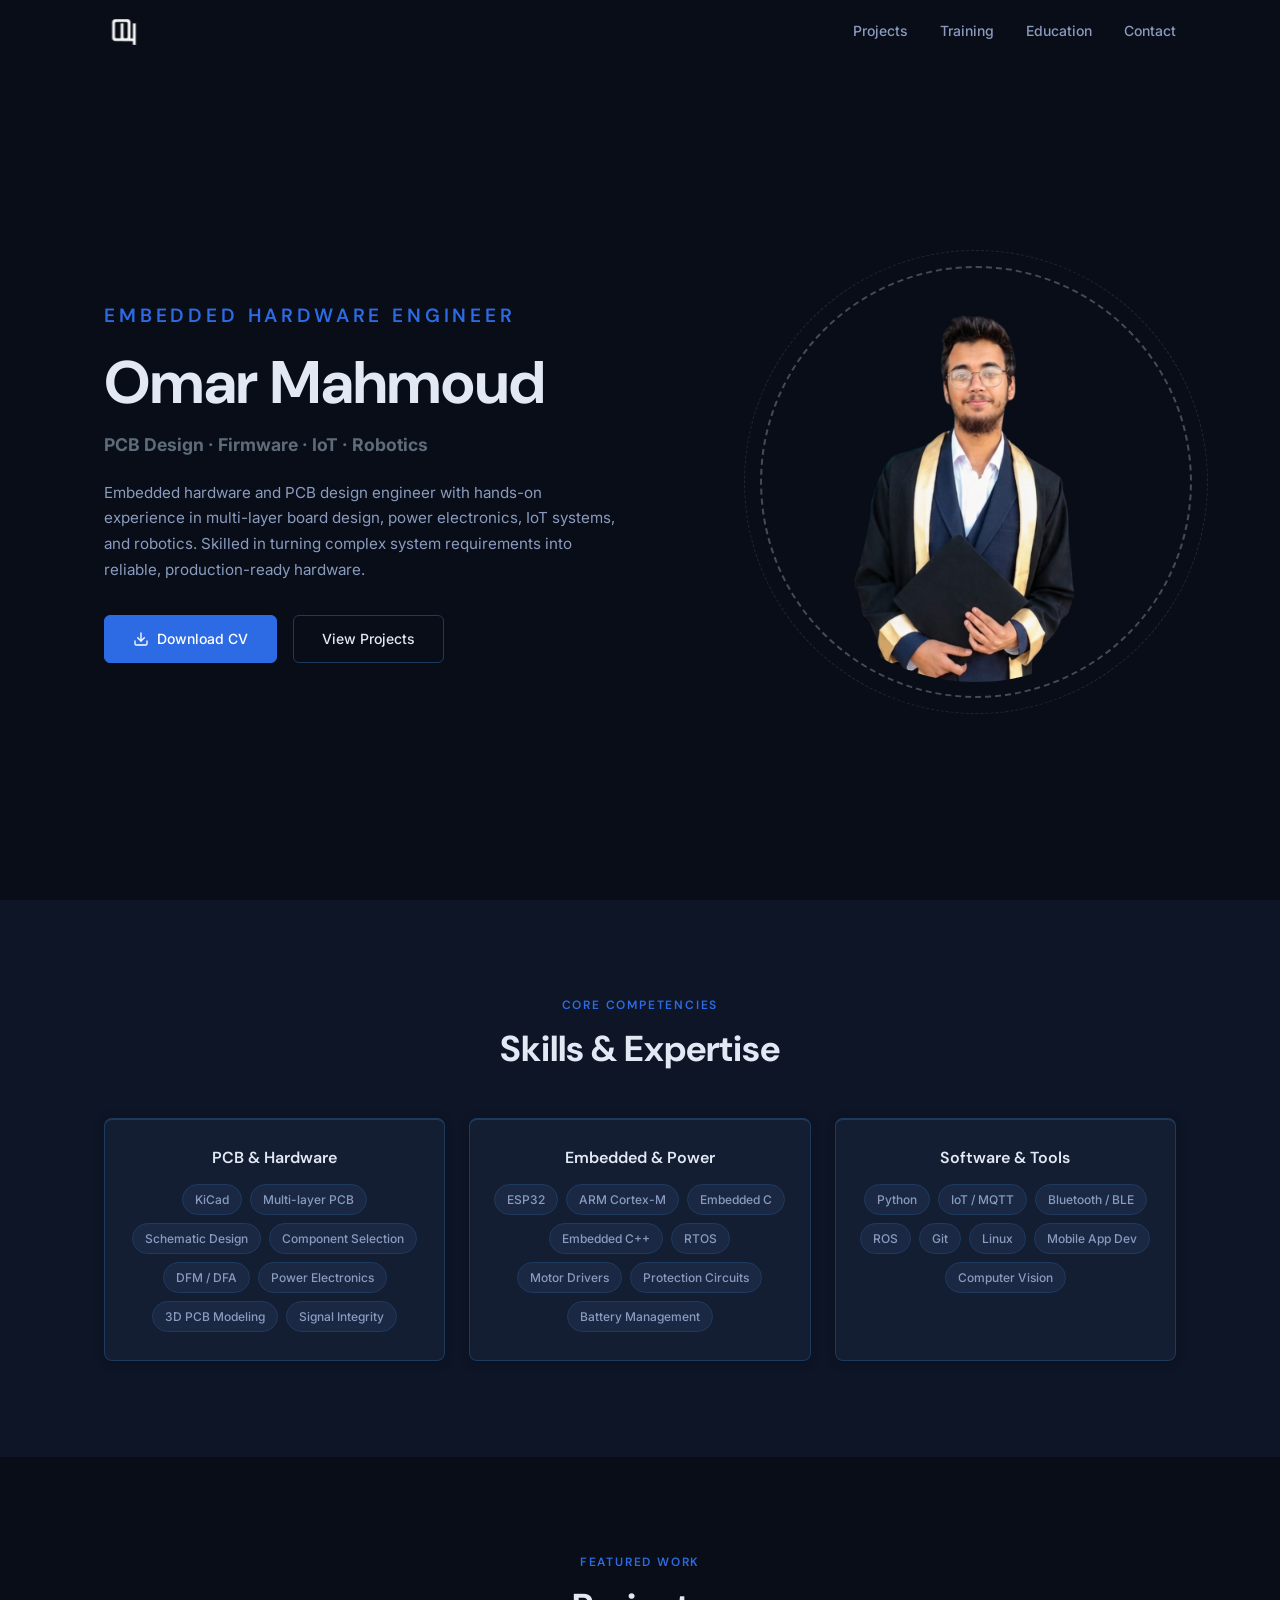
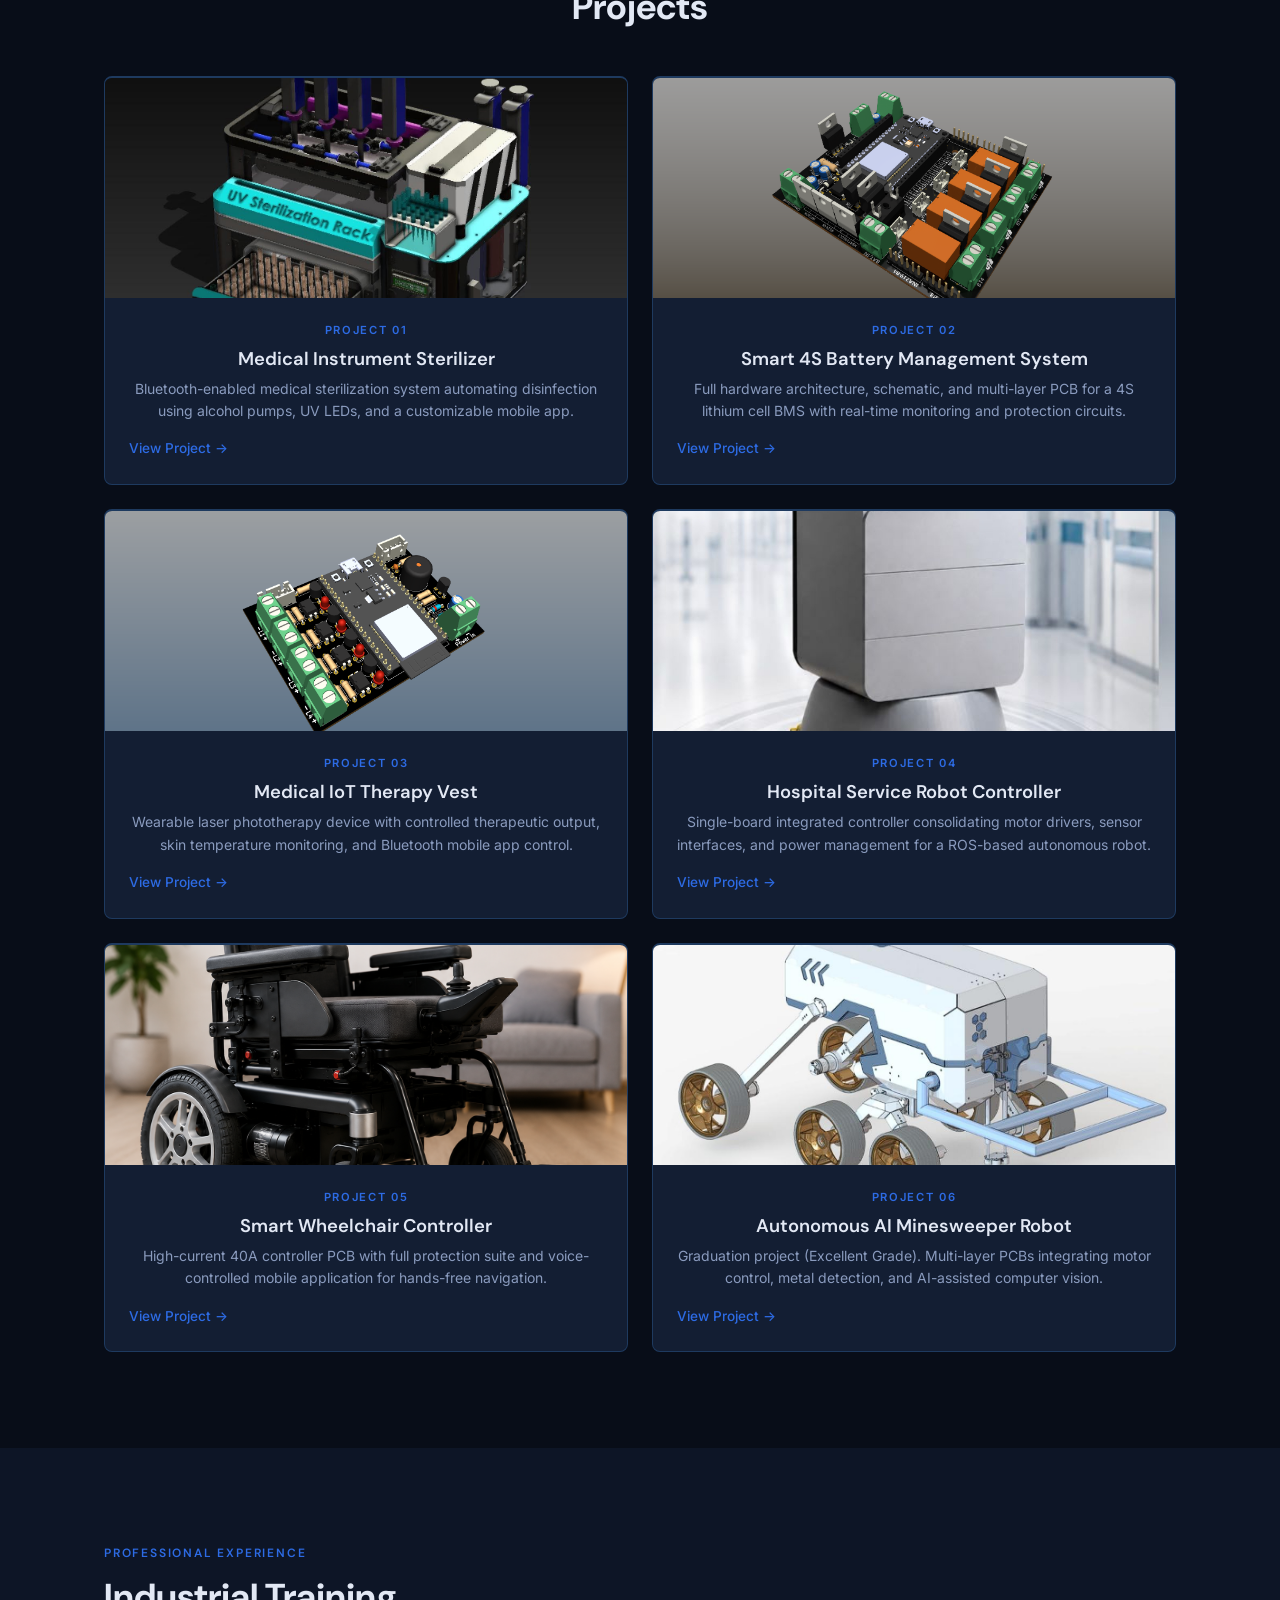
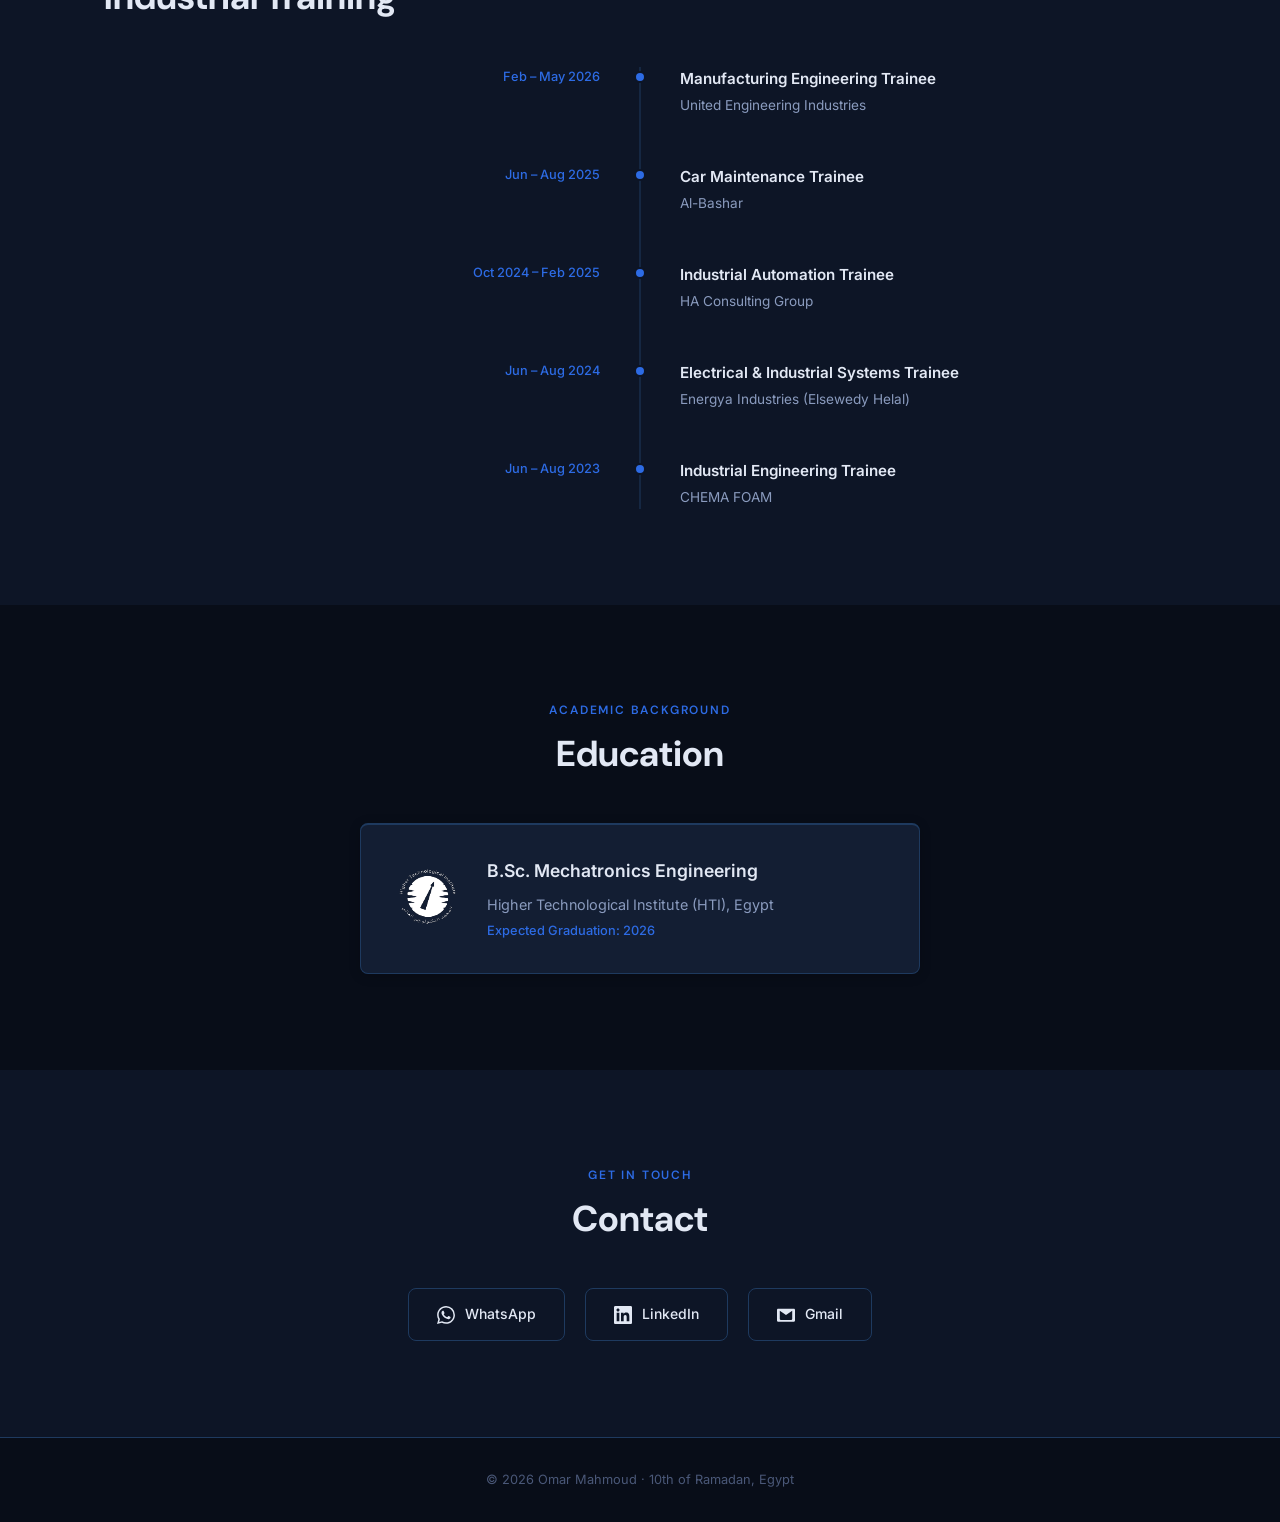
==== commit 9788d482: "client edits" ====
--- a/index.html
+++ b/index.html
@@ -112,7 +112,7 @@
       <div class="projects__grid">
 
         <a href="projects/sterilizer.html" class="project-card reveal">
-          <img src="assets/sterilizer-2.jpg" alt="Medical Instrument Sterilizer" class="project-card__img">
+          <img src="assets/sterilizer-1.jpg" alt="Medical Instrument Sterilizer" class="project-card__img">
           <div class="project-card__body">
             <span class="project-card__num">Project 01</span>
             <h3 class="project-card__name">Medical Instrument Sterilizer</h3>
@@ -142,7 +142,7 @@
         </a>
 
         <a href="projects/robot-controller.html" class="project-card reveal">
-          <img src="assets/robot-manufactured.jpg" alt="Hospital Service Robot Controller" class="project-card__img">
+          <img src="assets/robot.jpeg" alt="Hospital Service Robot Controller" class="project-card__img">
           <div class="project-card__body">
             <span class="project-card__num">Project 04</span>
             <h3 class="project-card__name">Hospital Service Robot Controller</h3>
--- a/style.css
+++ b/style.css
@@ -14,6 +14,7 @@
   --grey-1:     #E2E8F4;
   --grey-2:     #8A9BBE;
   --grey-3:     #4A5878;
+  --grey-4:     #5e6b79;
 
   --font-display: 'DM Sans', sans-serif;
   --font-body:    'Inter', sans-serif;
@@ -187,7 +188,7 @@
 
 .hero__eyebrow {
   font-family: var(--font-display);
-  font-size: 0.7rem;
+  font-size: 1.2rem;
   font-weight: 600;
   letter-spacing: 0.2em;
   text-transform: uppercase;
@@ -202,10 +203,10 @@
 }
 
 .hero__subtitle {
-  font-size: 1.05rem;
-  color: var(--grey-2);
+  font-size: 1.1rem;
+  font-weight: bold;
+  color: var(--grey-4);
   margin-bottom: 20px;
-  font-weight: 400;
 }
 
 .hero__bio {
@@ -258,7 +259,7 @@
 /* Hero Photo */
 .hero__photo {
   position: relative;
-  width: 380px; height: 380px;
+  width: 400px; height: 400px;
   flex-shrink: 0;
 }
 .hero__photo img {
@@ -272,7 +273,7 @@
   position: absolute;
   inset: -16px;
   border-radius: 50%;
-  border: 2px dashed var(--blue-glow);
+  border: 2px dashed white;
   opacity: 0.25;
   animation: spin 12s linear infinite;
 }
@@ -280,7 +281,7 @@
   position: absolute;
   inset: -32px;
   border-radius: 50%;
-  border: 1px dashed var(--blue-glow);
+  border: 1px dashed white;
   opacity: 0.1;
   animation: spin 18s linear infinite reverse;
 }
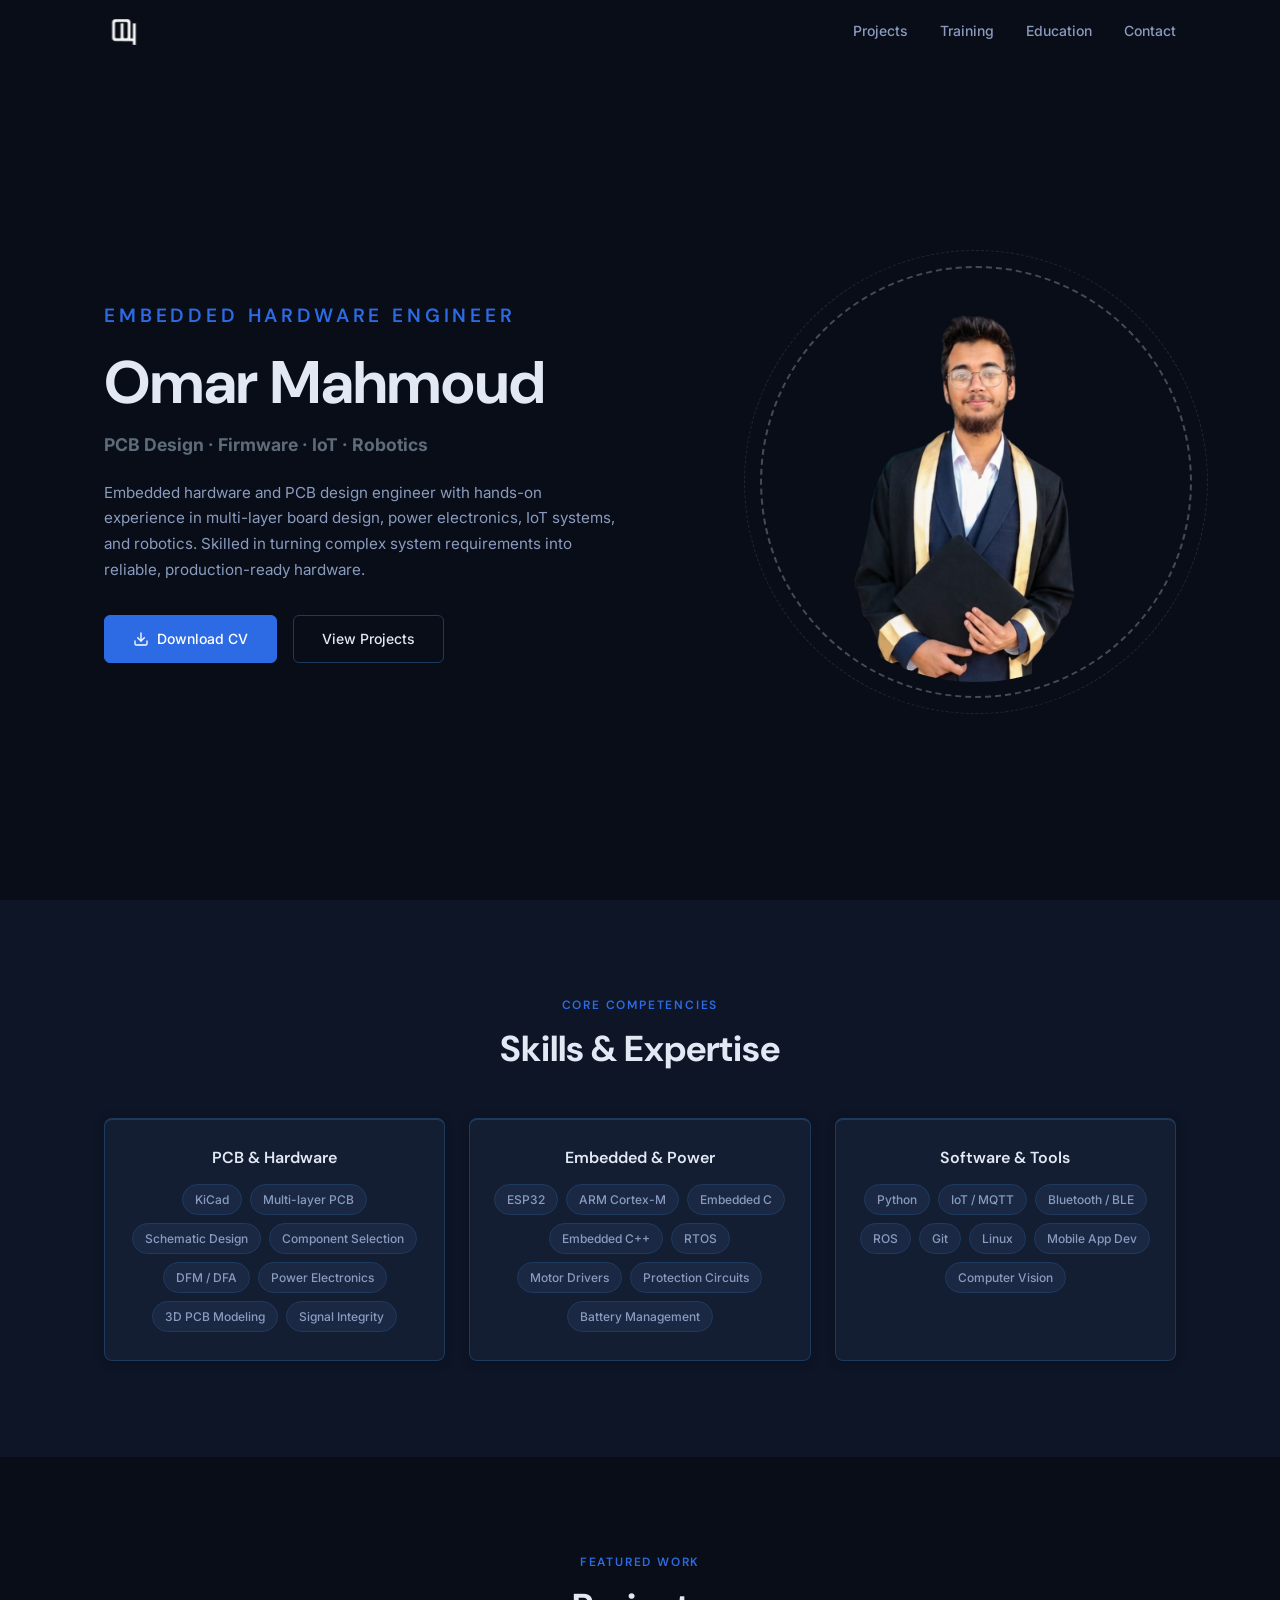
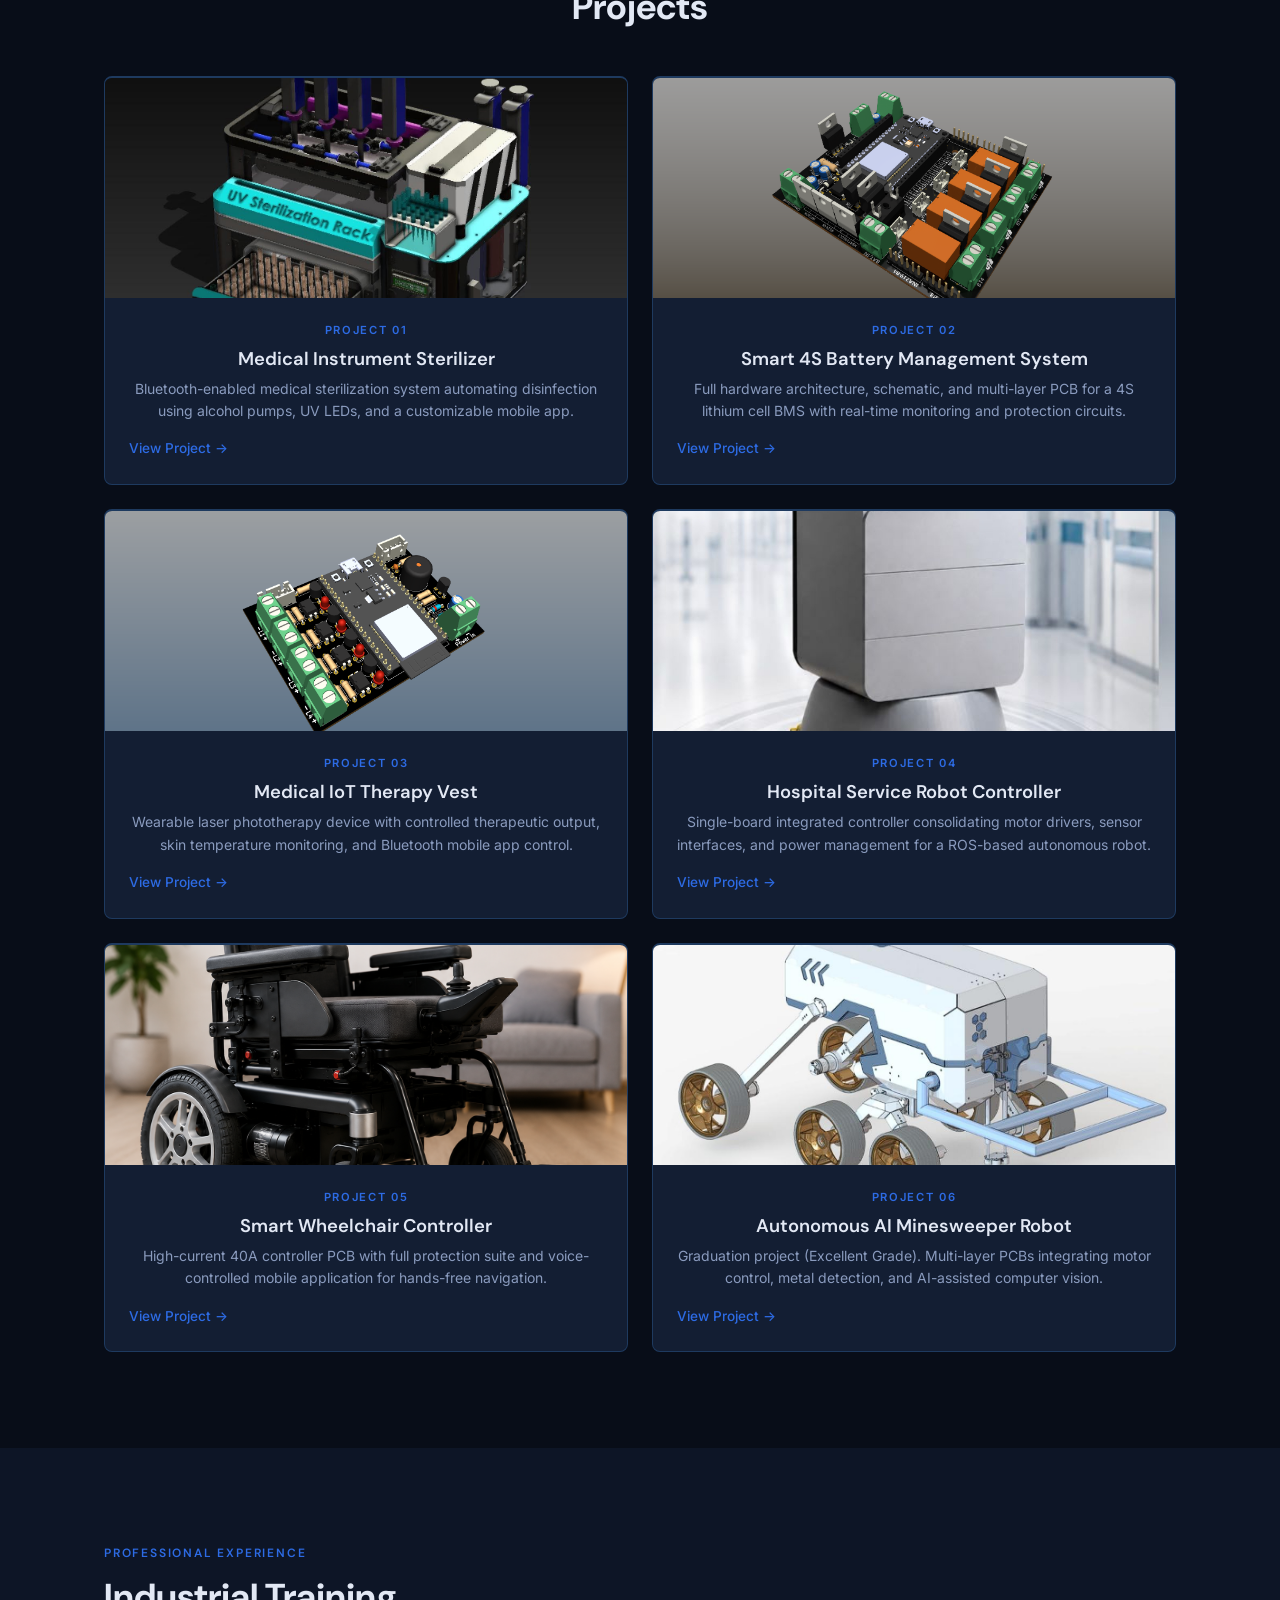
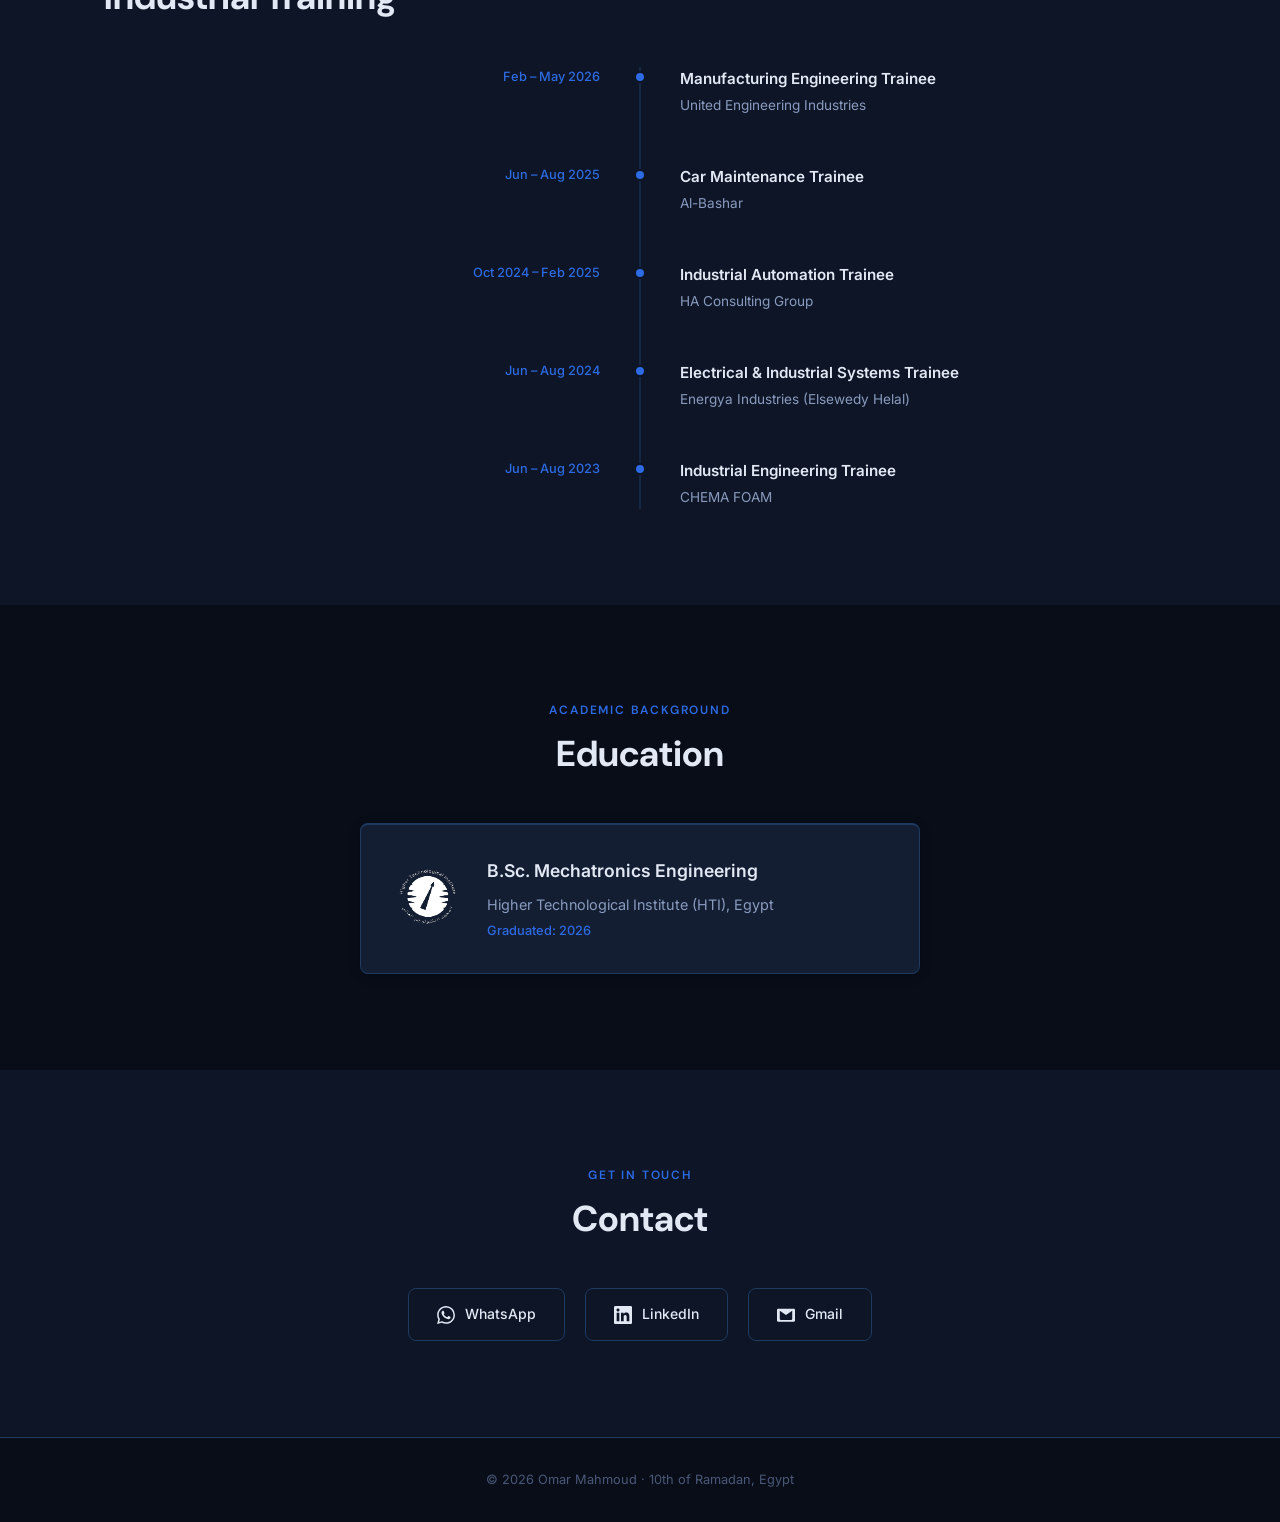
==== commit dfa2899f: "fix edu" ====
--- a/index.html
+++ b/index.html
@@ -241,7 +241,7 @@
         <div class="edu-card__text">
           <p class="edu-card__degree">B.Sc. Mechatronics Engineering</p>
           <p class="edu-card__uni">Higher Technological Institute (HTI), Egypt</p>
-          <p class="edu-card__year">Expected Graduation: 2026</p>
+          <p class="edu-card__year">Graduated: 2026</p>
         </div>
       </div>
     </div>
--- a/style.css
+++ b/style.css
@@ -821,7 +821,7 @@
   .hero__text { max-width: 100%; }
   .hero__bio { max-width: 100%; }
   .hero__actions { justify-content: center; }
-  .hero__photo { margin: 0 auto; width: 280px; height: 280px; }
+  .hero__photo { margin: 0 auto; width: 360px; height: 360px; }
 
   .skills__grid { grid-template-columns: 1fr; }
   .projects__grid { grid-template-columns: 1fr; }
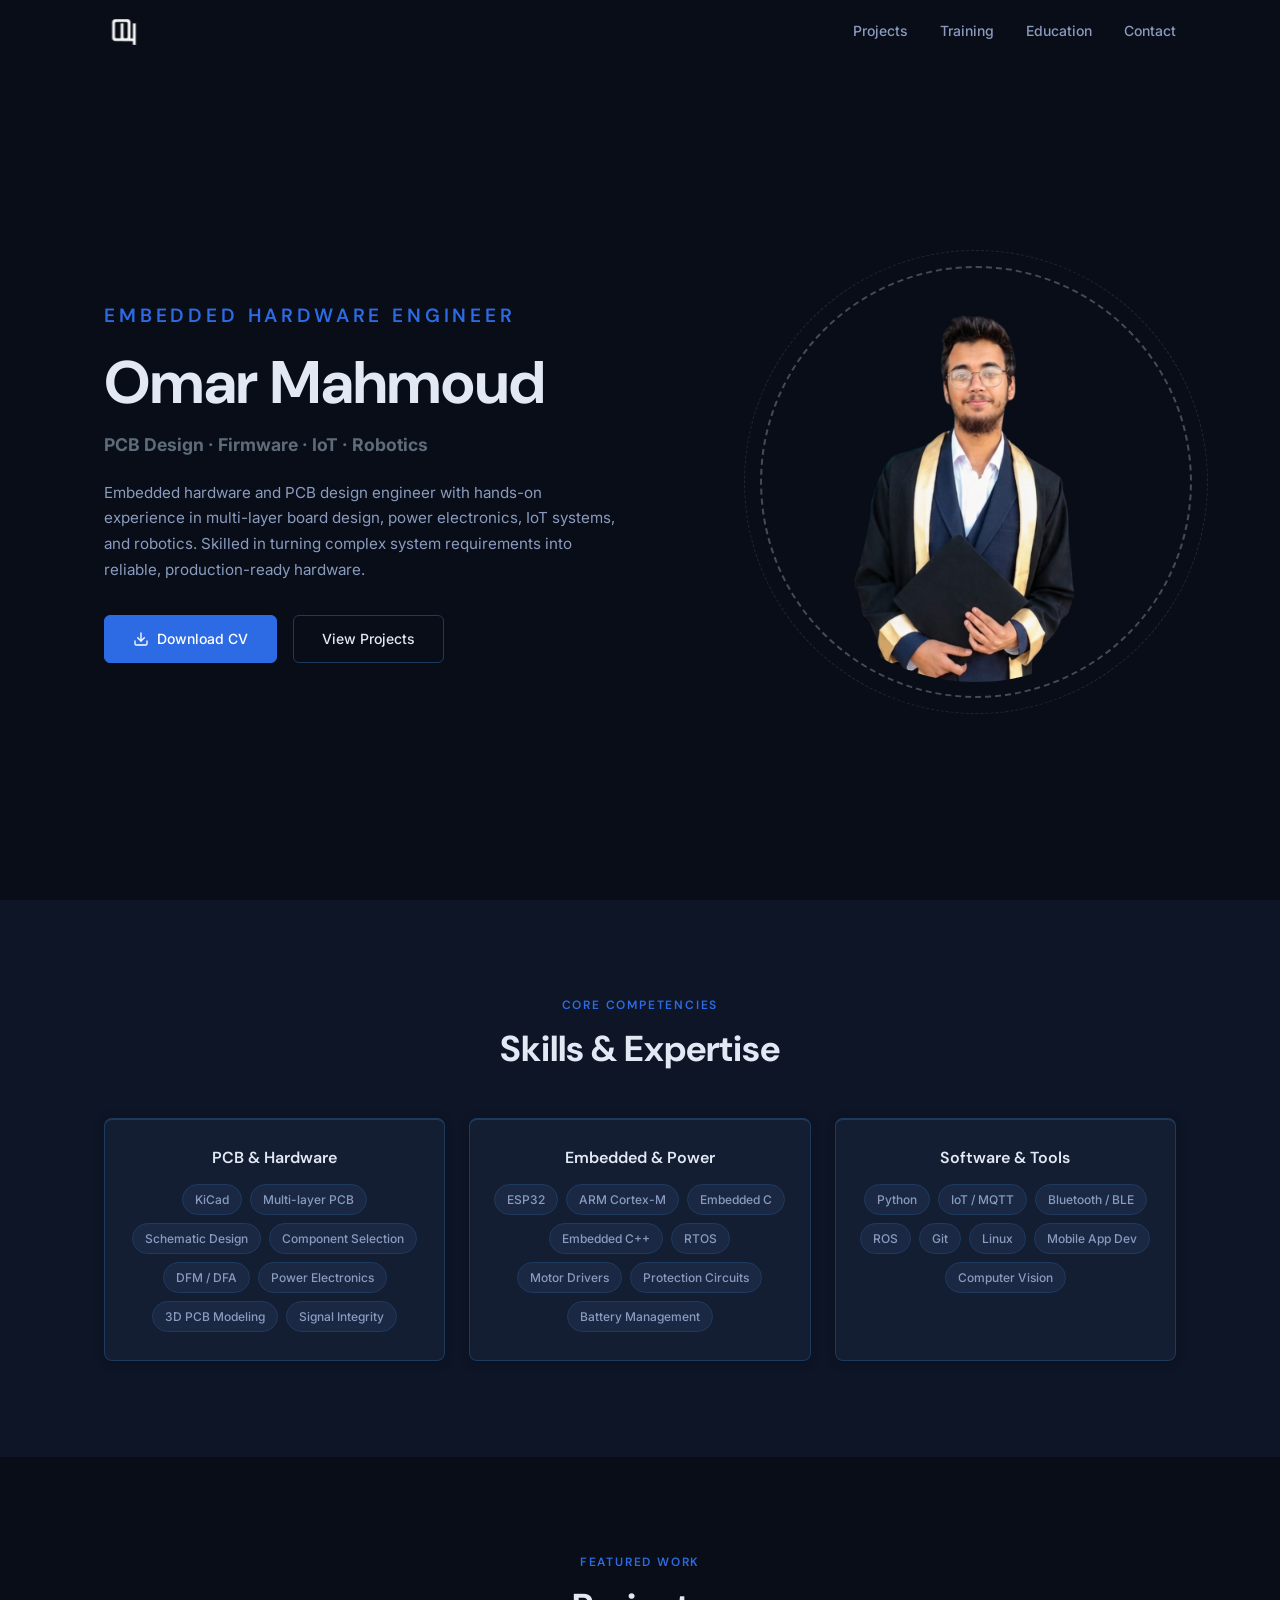
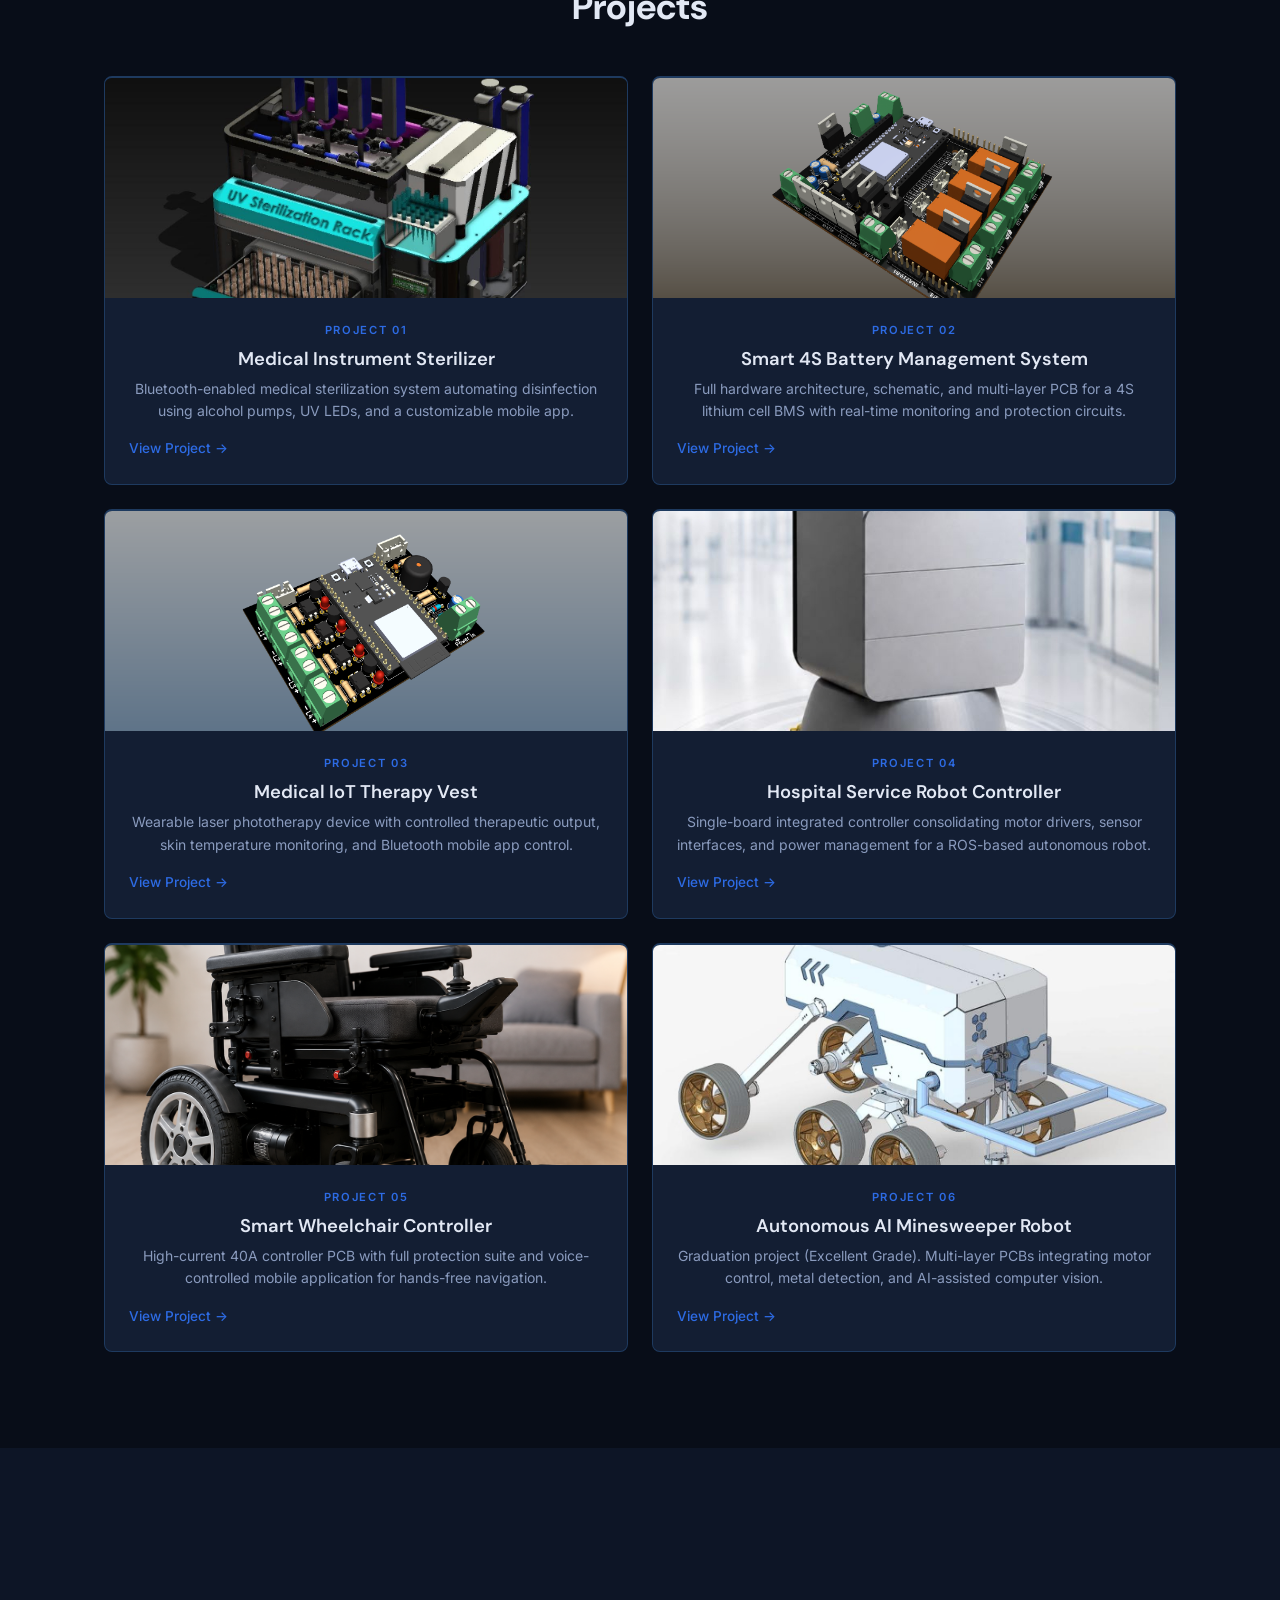
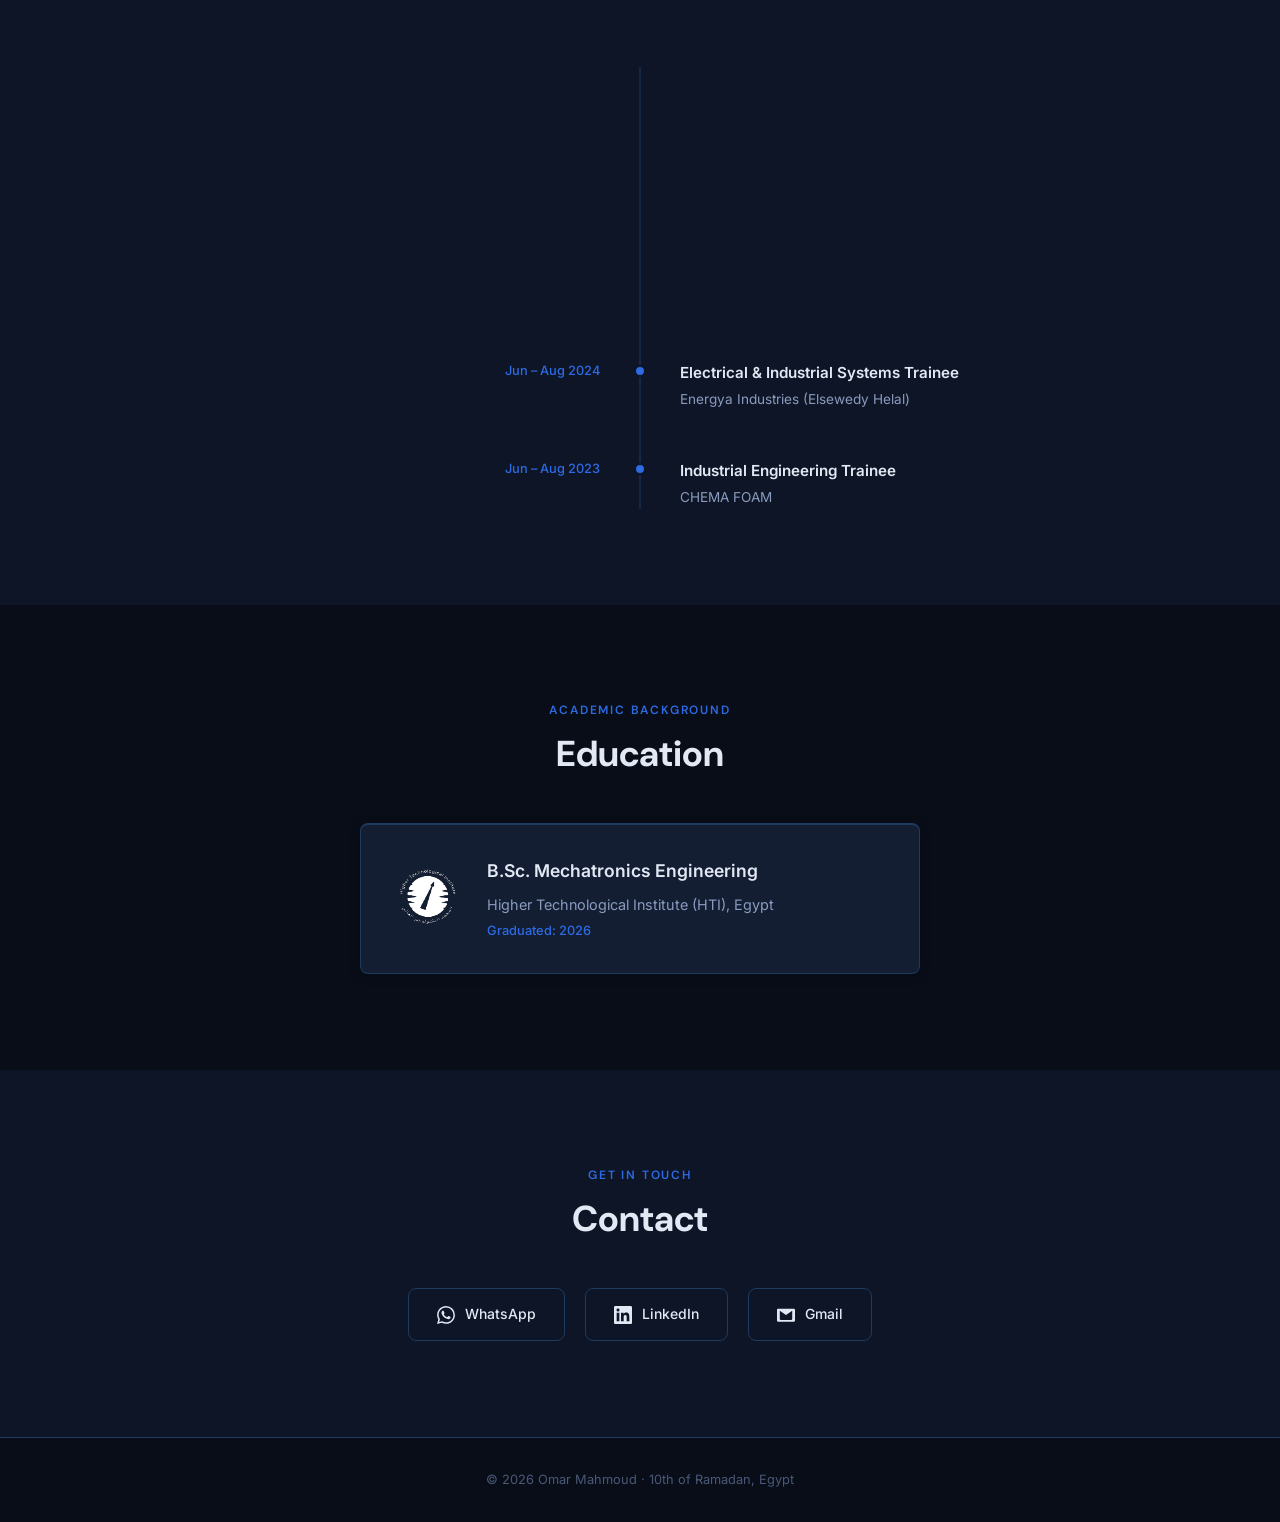
==== commit b673ac96: "client edits" ====
--- a/index.html
+++ b/index.html
@@ -10,10 +10,12 @@
   <link rel="preconnect" href="https://fonts.gstatic.com" crossorigin>
   <link href="https://fonts.googleapis.com/css2?family=DM+Sans:wght@600;700&family=Inter:wght@400;500&display=swap" rel="stylesheet">
 
-  <link rel="icon" type="image/png" href="assets/OMAR_ALAMIN_Logo.svg">
+  <link rel="icon" type="image/png" href="assets/OMAR_ALAMIN_Logo_Tab.png">
   <link rel="stylesheet" href="style.css">
 </head>
 <body>
+
+  <div class="mouse-glow" id="mouseGlow"></div>
 
   <!-- ===== NAVBAR ===== -->
   <nav class="navbar" id="navbar">
--- a/style.css
+++ b/style.css
@@ -86,6 +86,15 @@
   transform: translateY(0);
 }
 
+/* ---------- Mouse Glow ---------- */
+.mouse-glow {
+  position: fixed;
+  inset: 0;
+  z-index: 0;
+  pointer-events: none;
+  background: radial-gradient(600px circle at 50% 50%, rgba(29, 78, 216, 0.08), transparent 80%);
+}
+
 /* ---------- Navbar ---------- */
 .navbar {
   position: fixed;
@@ -175,6 +184,7 @@
   padding-top: var(--nav-h);
   background: var(--bg-deep);
   position: relative;
+  z-index: 1;
   overflow: hidden;
 }
 .hero .container {
@@ -295,6 +305,8 @@
   padding: 96px 0;
   background: var(--bg-main);
   text-align: center;
+  position: relative;
+  z-index: 1;
 }
 .skills__grid {
   display: grid;
@@ -344,6 +356,8 @@
   padding: 96px 0;
   background: var(--bg-deep);
   text-align: center;
+  position: relative;
+  z-index: 1;
 }
 .projects__grid {
   display: grid;
@@ -414,6 +428,8 @@
 .training {
   padding: 96px 0;
   background: var(--bg-main);
+  position: relative;
+  z-index: 1;
 }
 .timeline {
   position: relative;
@@ -478,6 +494,8 @@
   padding: 96px 0;
   background: var(--bg-deep);
   text-align: center;
+  position: relative;
+  z-index: 1;
 }
 .edu-card {
   max-width: 560px;
@@ -522,6 +540,8 @@
   padding: 96px 0;
   background: var(--bg-main);
   text-align: center;
+  position: relative;
+  z-index: 1;
 }
 .contact__links {
   display: flex;
@@ -561,6 +581,8 @@
   background: var(--bg-deep);
   border-top: 1px solid var(--blue-mid);
   text-align: center;
+  position: relative;
+  z-index: 1;
 }
 .footer p {
   font-size: 0.8rem;
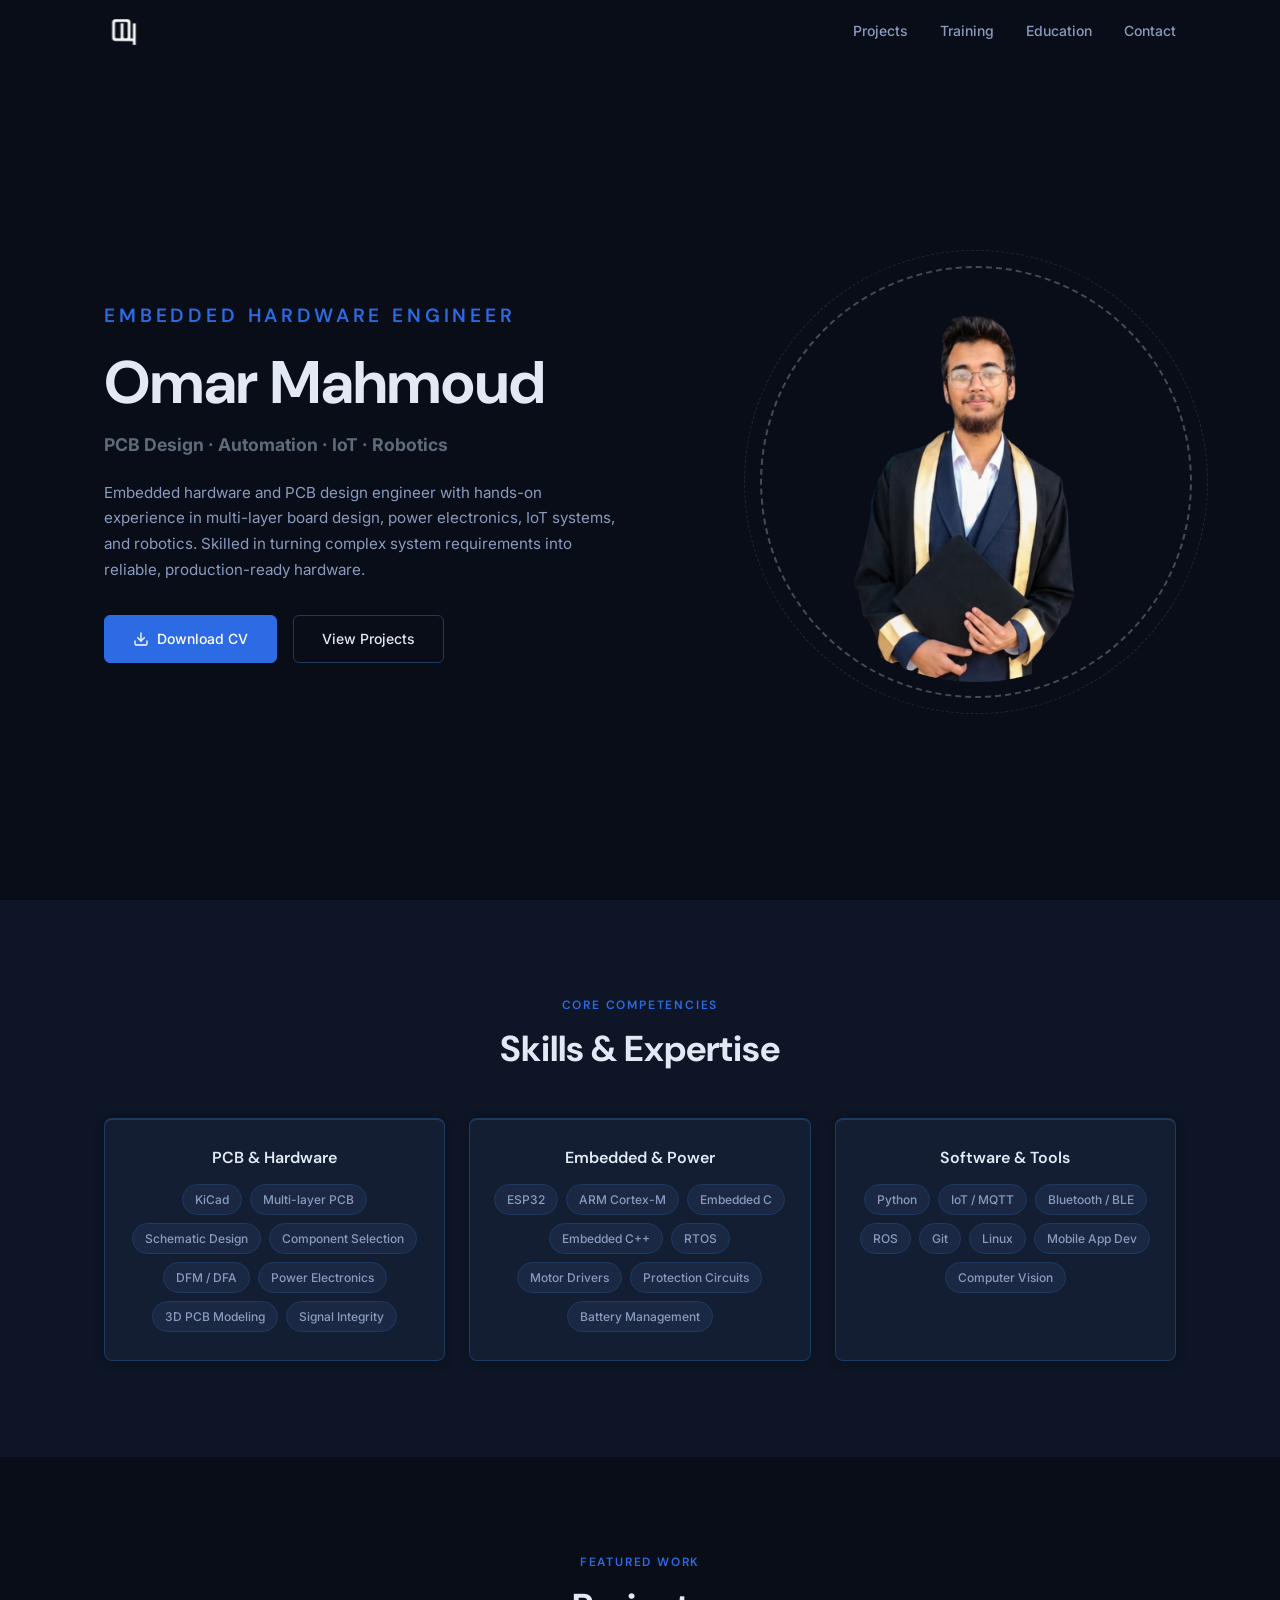
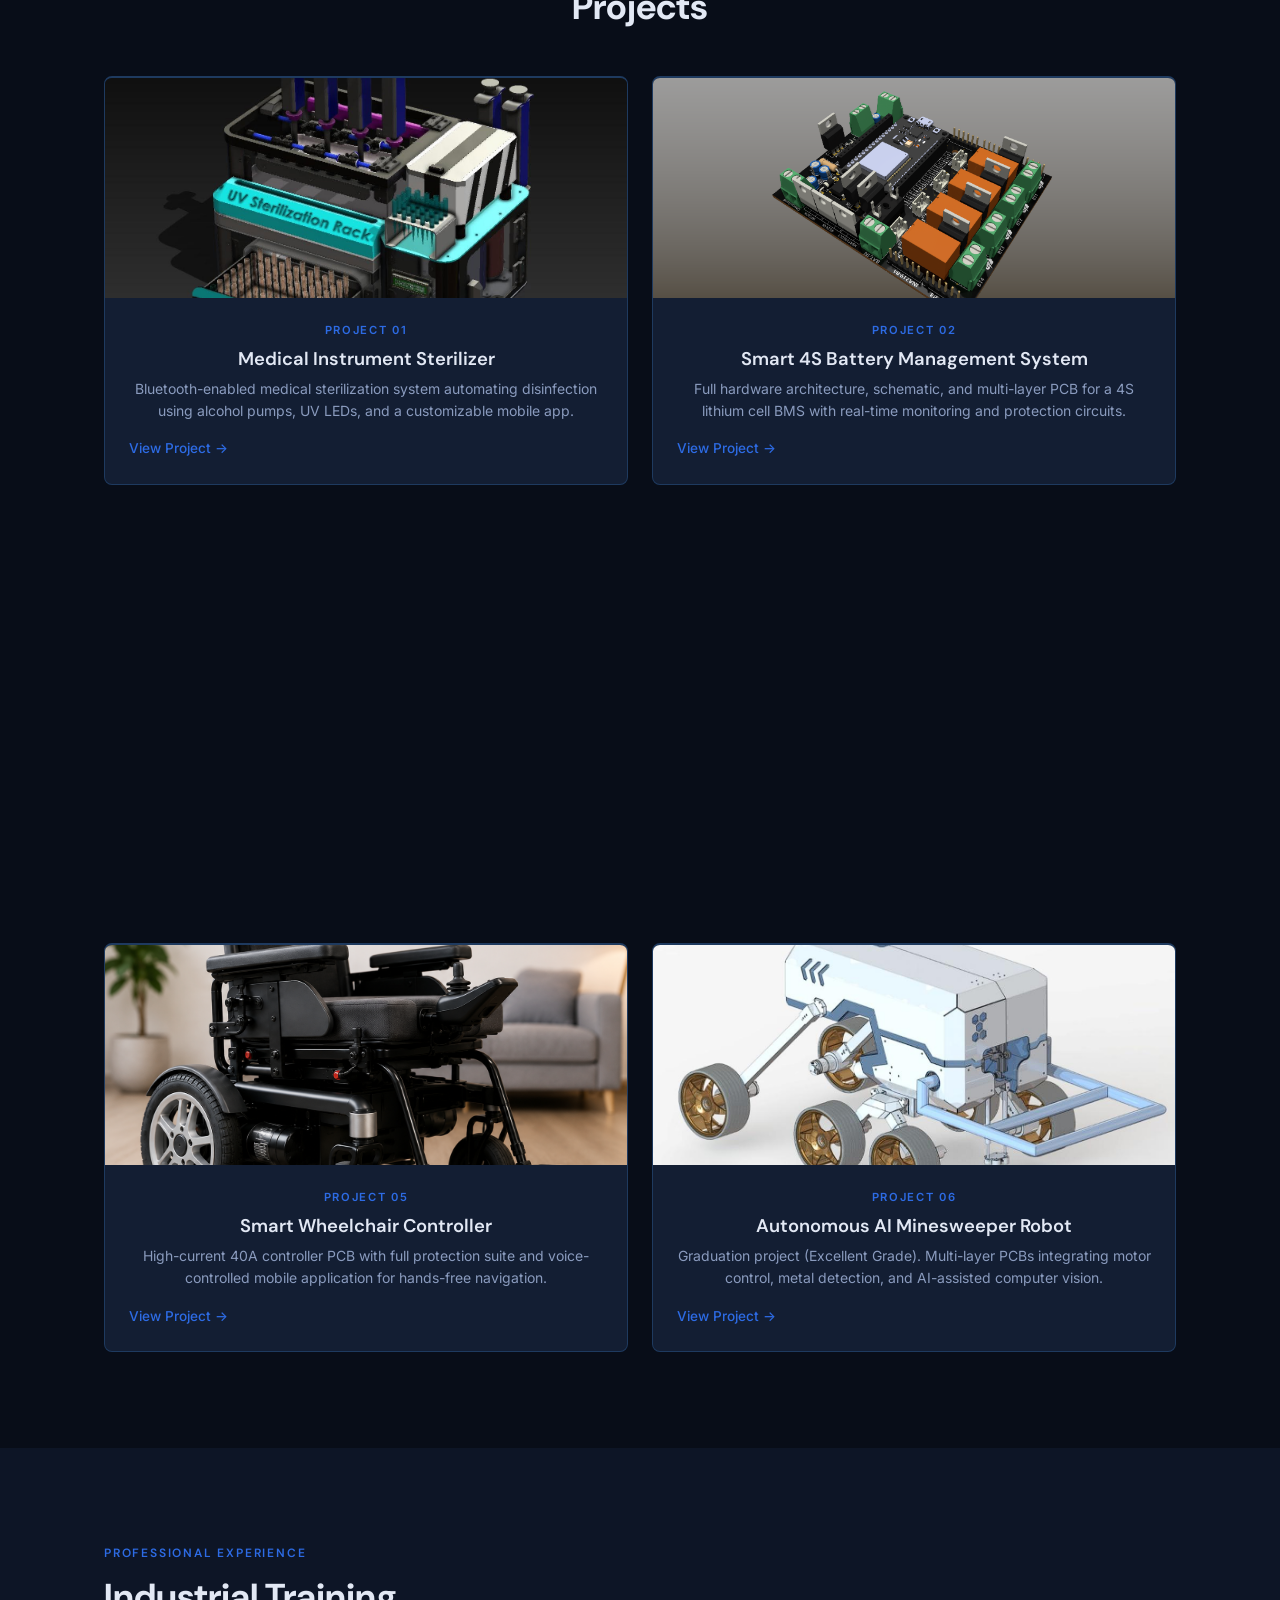
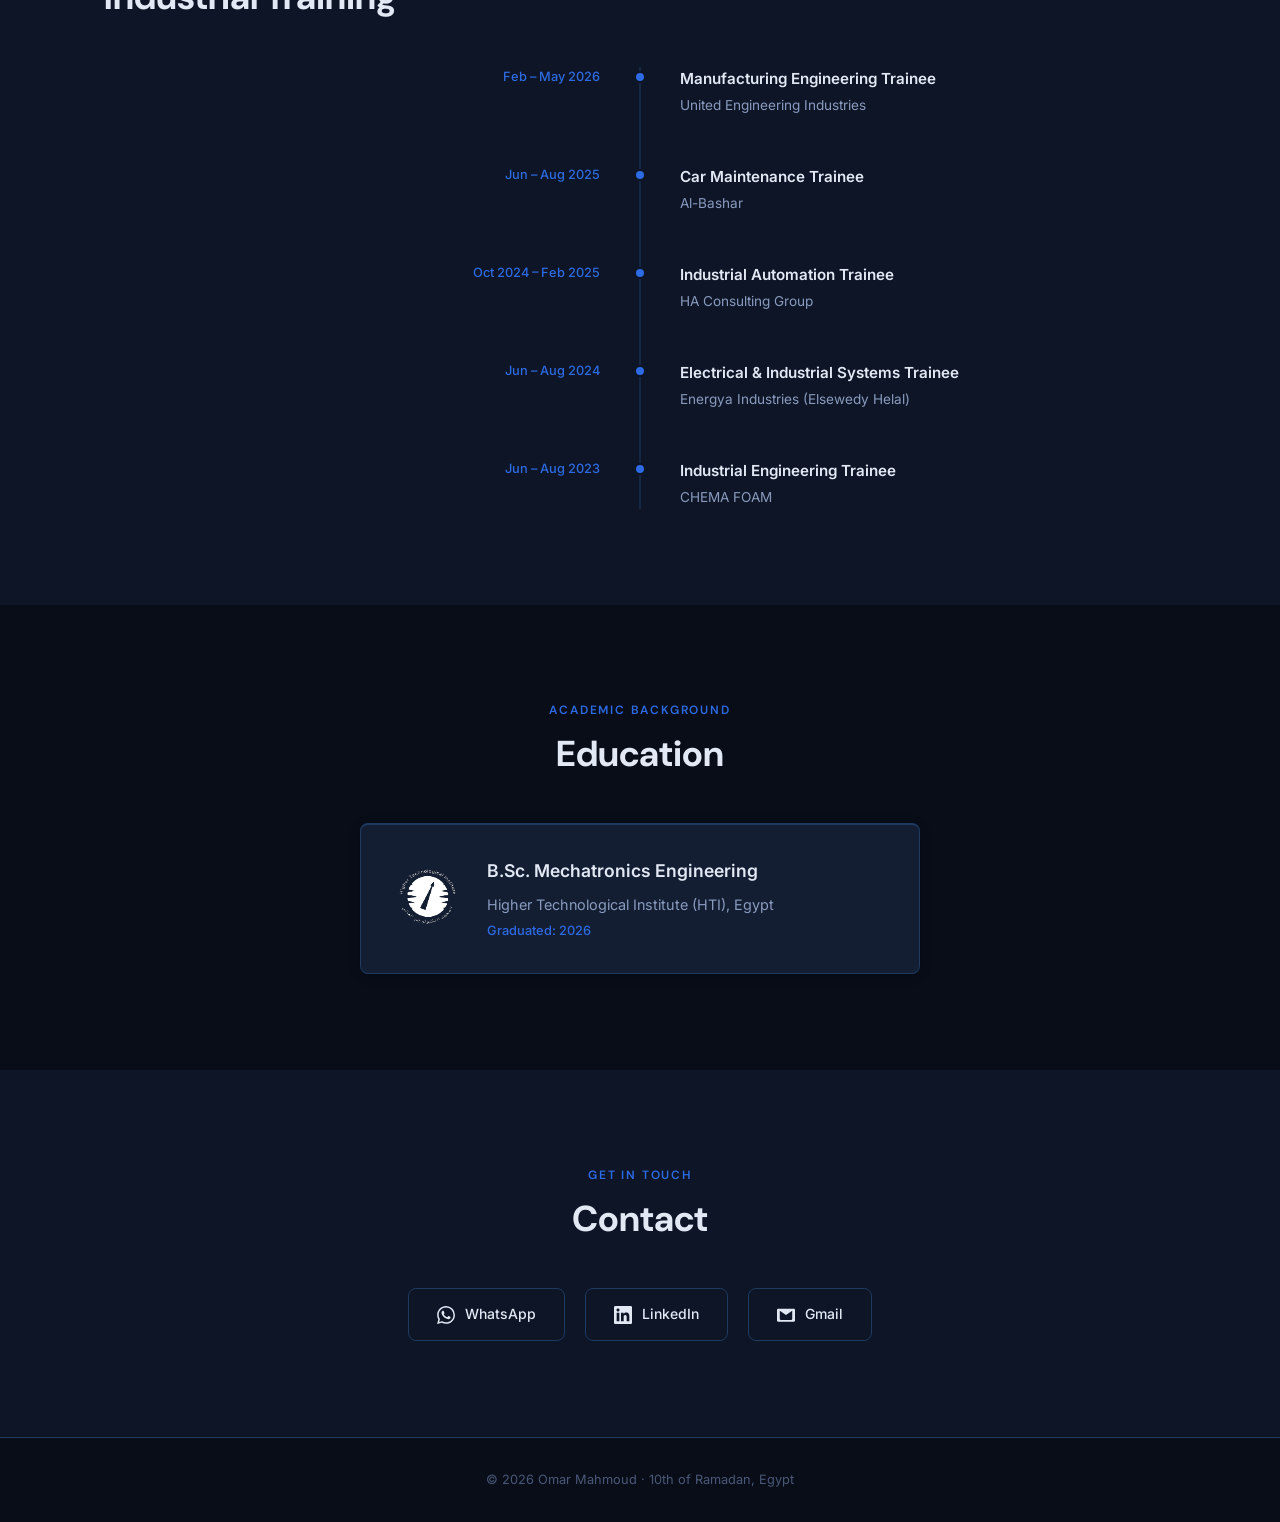
==== commit fcb73951: "add mouse effect" ====
--- a/index.html
+++ b/index.html
@@ -15,8 +15,6 @@
 </head>
 <body>
 
-  <div class="mouse-glow" id="mouseGlow"></div>
-
   <!-- ===== NAVBAR ===== -->
   <nav class="navbar" id="navbar">
     <div class="container">
@@ -35,11 +33,12 @@
 
   <!-- ===== HERO ===== -->
   <section class="hero" id="hero">
+    <div class="mouse-glow" id="mouseGlow"></div>
     <div class="container">
       <div class="hero__text">
         <p class="hero__eyebrow" data-reveal>EMBEDDED HARDWARE ENGINEER</p>
         <h1 data-reveal>Omar Mahmoud</h1>
-        <p class="hero__subtitle" data-reveal>PCB Design &middot; Firmware &middot; IoT &middot; Robotics</p>
+        <p class="hero__subtitle" data-reveal>PCB Design &middot; Automation &middot; IoT &middot; Robotics</p>
         <p class="hero__bio" data-reveal>Embedded hardware and PCB design engineer with hands-on experience in multi-layer board design, power electronics, IoT systems, and robotics. Skilled in turning complex system requirements into reliable, production-ready hardware.</p>
         <div class="hero__actions" data-reveal>
           <a href="assets/Omar_Mahmoud_CV.pdf" download class="btn btn--primary">
--- a/style.css
+++ b/style.css
@@ -88,11 +88,18 @@
 
 /* ---------- Mouse Glow ---------- */
 .mouse-glow {
-  position: fixed;
+  position: absolute;
   inset: 0;
   z-index: 0;
   pointer-events: none;
-  background: radial-gradient(600px circle at 50% 50%, rgba(29, 78, 216, 0.08), transparent 80%);
+  opacity: 0;
+  transition: opacity 0.4s ease;
+  background:
+    radial-gradient(400px circle at 50% 50%, rgba(29, 78, 216, 0.18), transparent 70%),
+    radial-gradient(80px circle at 50% 50%, rgba(99, 179, 255, 0.12), transparent 60%);
+}
+.mouse-glow.active {
+  opacity: 1;
 }
 
 /* ---------- Navbar ---------- */
@@ -643,6 +650,8 @@
 .project-hero {
   padding: 80px 0 64px;
   background: var(--bg-deep);
+  position: relative;
+  z-index: 1;
 }
 .project-hero .container { text-align: center; }
 .project-hero__num {
@@ -676,6 +685,8 @@
   background: var(--bg-main);
   max-width: var(--project-max-w);
   margin: 0 auto;
+  position: relative;
+  z-index: 1;
 }
 .project-body__section {
   margin-bottom: 48px;
